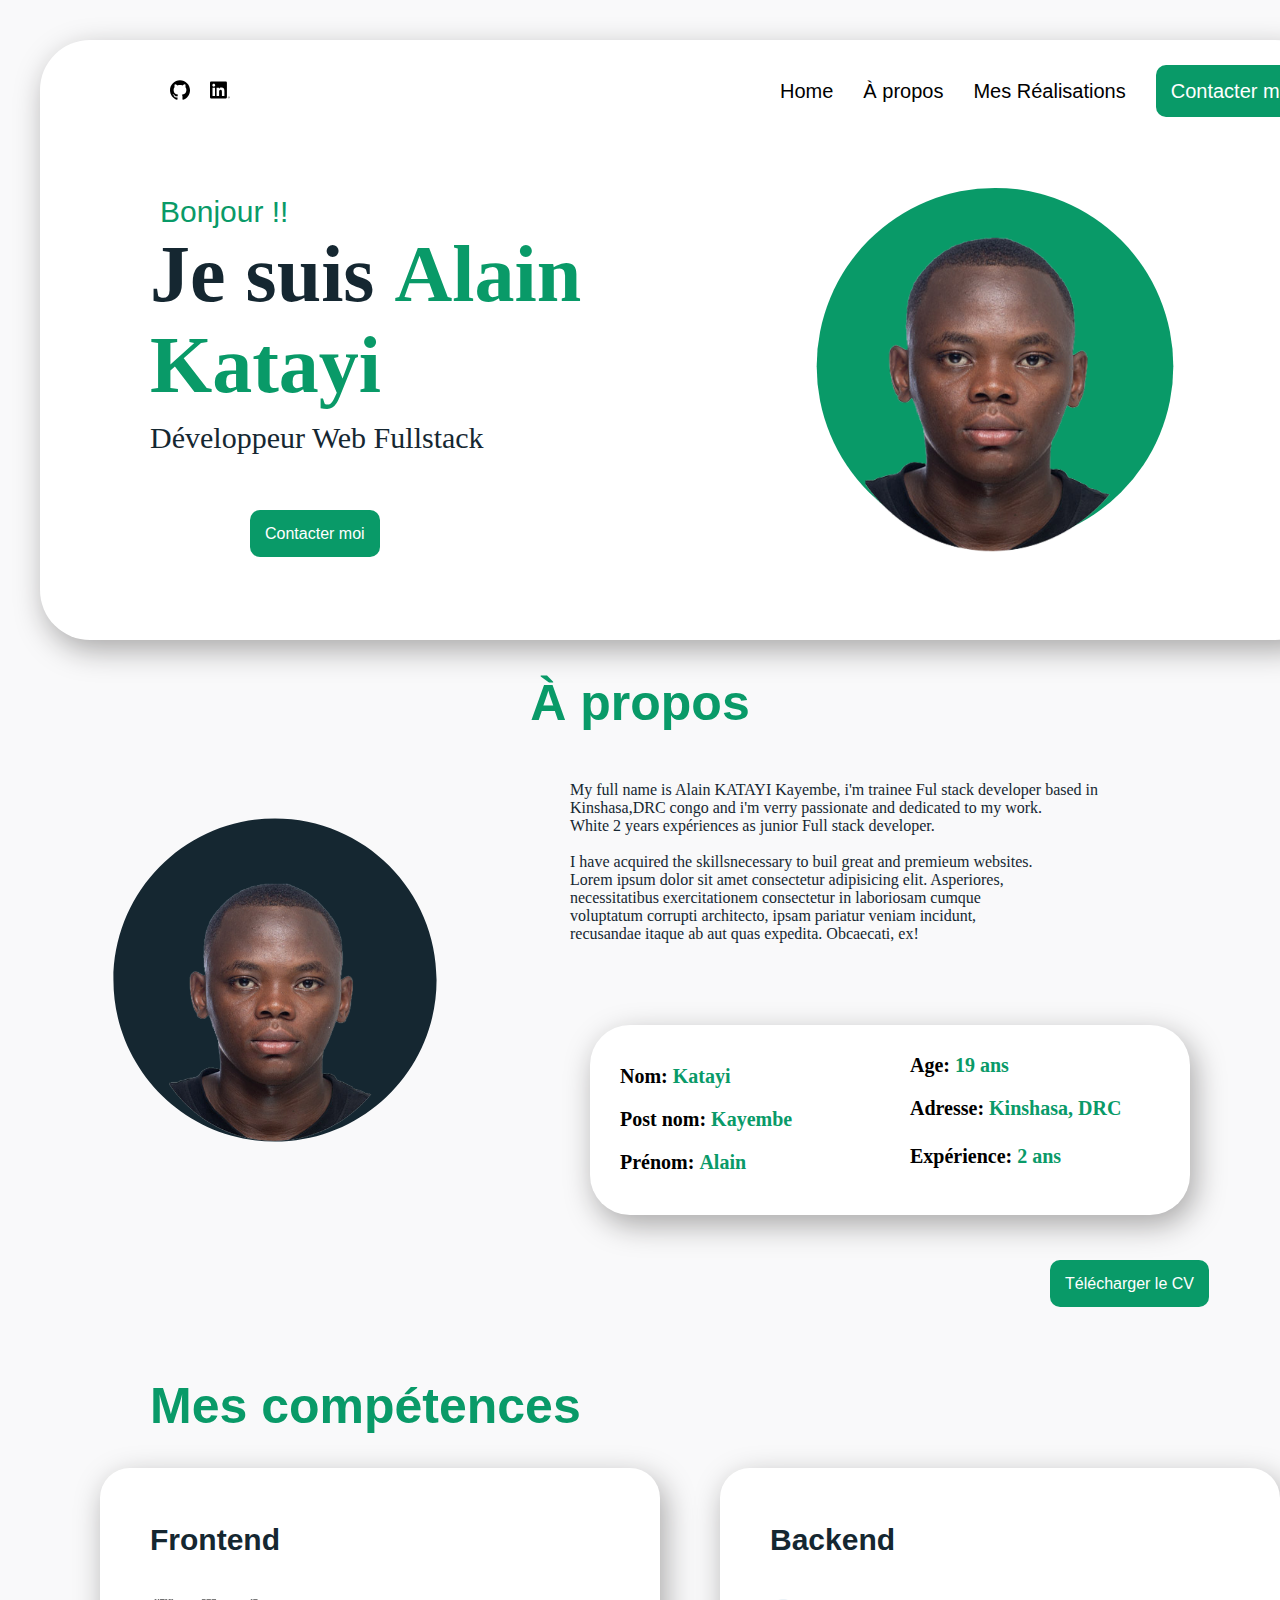
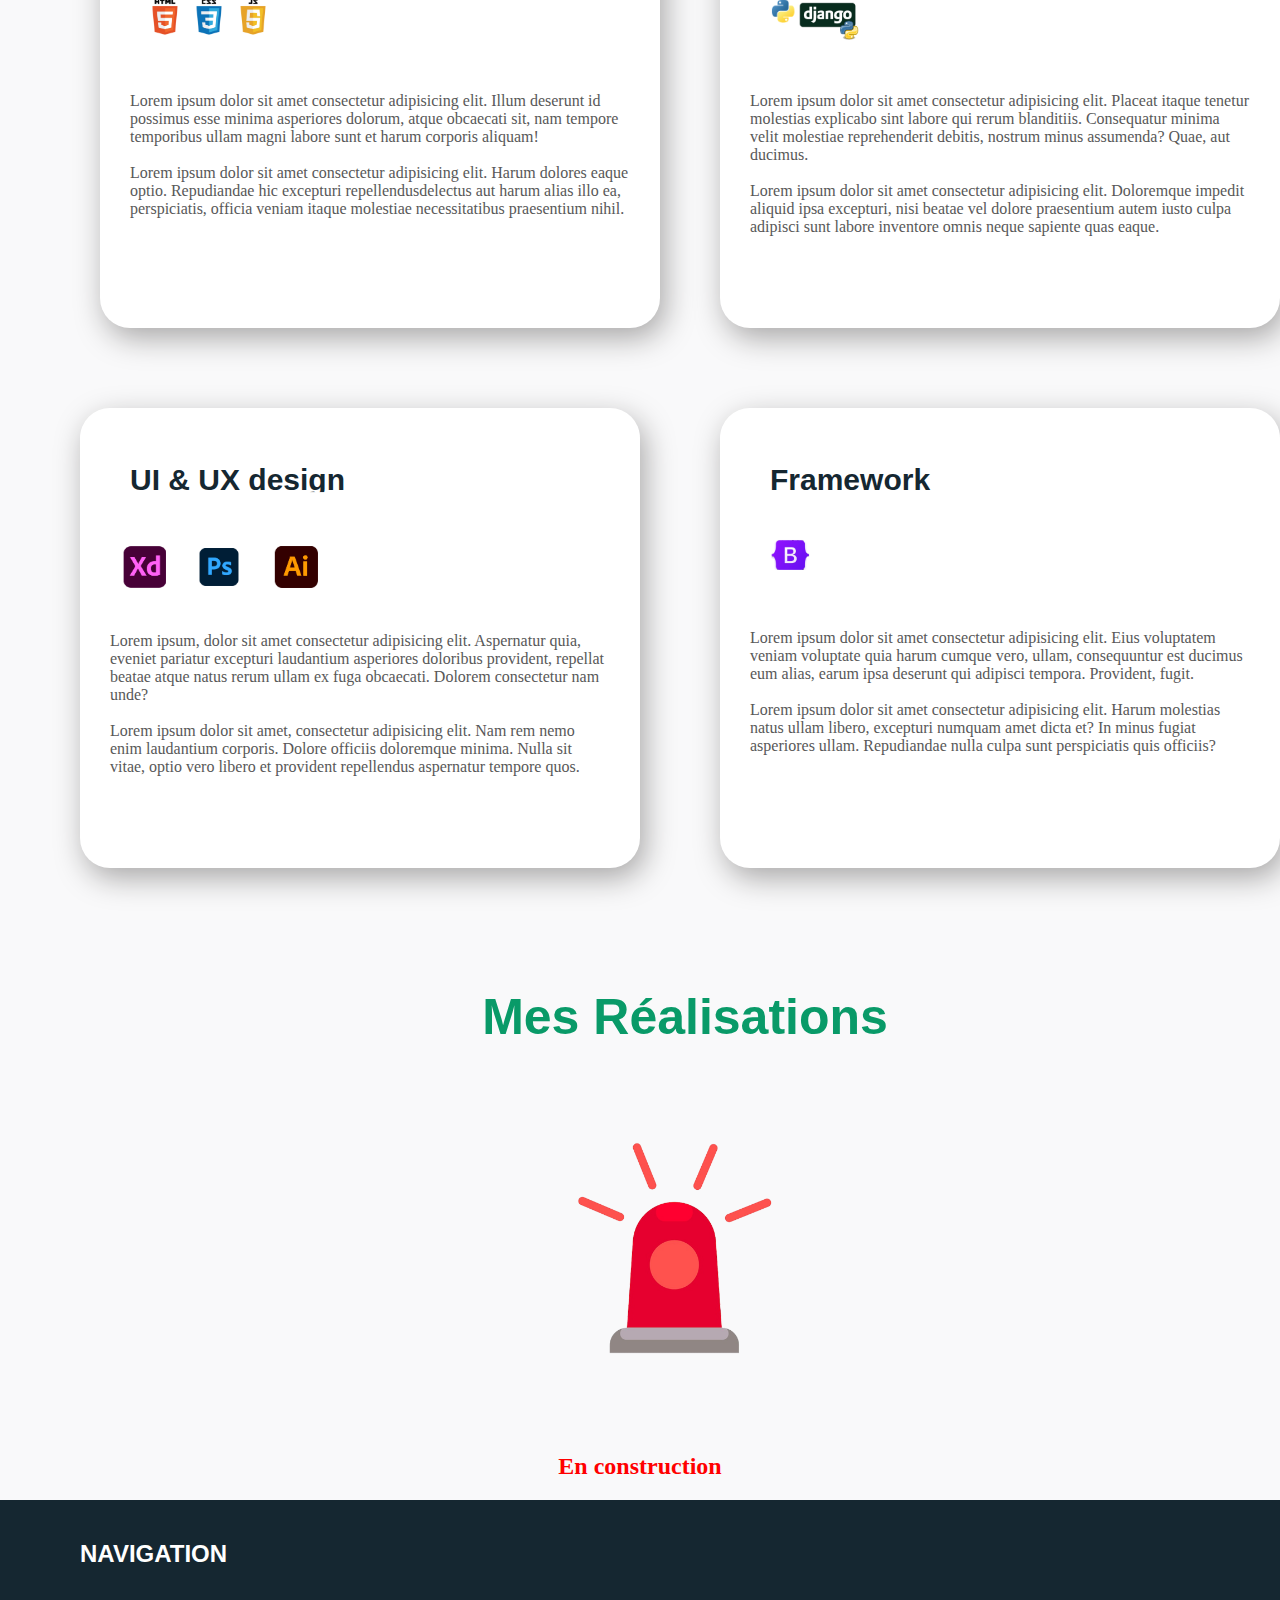
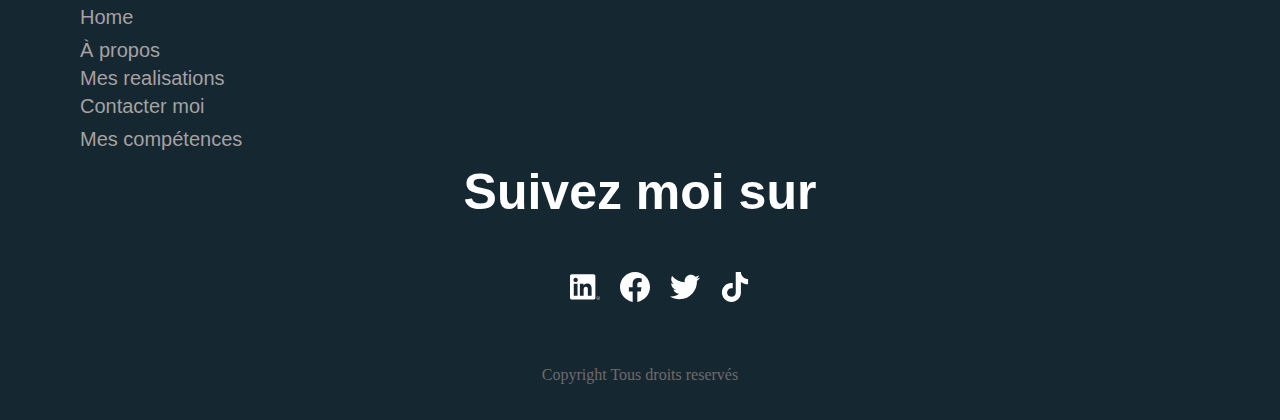
==== Accueil.html @ b514bd2d "finition, quelques modifications, et mise en place des animations et du premier media query" ====
<!DOCTYPE html>
<html lang="en">
<head>
    <meta charset="UTF-8">
    <meta name="viewport" content="width=device-width, initial-scale=1.0">
    <title>Alain Katayi</title>
    <link rel="stylesheet" href="Style.css">
</head>
<body>
    <nav class="navprin">


        <ul>
            <li class="ligithub" >
                <a href="#"><img class="github" src="github.svg" alt=""></a>
            </li>

            <li class="lilinkedin">
                <a href="#"><img class="linkedin" src="linkedin.svg" alt=""></a>
            </li>
            <li>
                <a id="home" href="#">Home</a>
            </li>
            <li>
                <a id="about" href="#About">À propos</a>
            </li>
            <li>
                <a href="#portfolio">Mes Réalisations</a>
            </li>
            <li >
                <a id="Contact" class="Contact" href="#">Contacter moi</a>
            </li>
        </ul>



        <div class="container">

        <p class="Hello">Bonjour !!</p>

        <h1 class="Jesuis">Je suis  <strong class="Alain">Alain <br> Katayi </strong> </h1>

        <p class="Developpeur">Développeur Web Fullstack</p>

        <a id="Contact2"  class="Contact2" href="#">Contacter moi</a>

        </div>

        <img class="Myphoto" src="myphoto.svg" alt="">

    </nav>


    <section>

        <h1 class="About" id="About">À propos</h1>

        <div class="nana">

            <img class="maphoto" src="maphoto.svg" alt="">

            <p class="fullname" >
                My full name is Alain  KATAYI Kayembe, i'm  trainee Ful stack developer
                based in <br> Kinshasa,DRC congo and i'm verry passionate and dedicated to
                my  work. <br>White 2 years expériences as junior Full stack developer. <br> <br>
                I have acquired the skillsnecessary to buil great and premieum websites. <br>
                Lorem ipsum  dolor  sit amet consectetur adipisicing elit. Asperiores, <br> necessitatibus exercitationem consectetur in  laboriosam cumque <br> voluptatum corrupti architecto, ipsam pariatur veniam incidunt, <br> recusandae itaque ab aut quas expedita. Obcaecati, ex!
            </p>

        </div>


        <div class="identity">

            <p class="name">Nom: <strong class="Katayi">Katayi</strong></p>

            <p class="postname"> Post nom: <strong class="kayembe">Kayembe</strong></p>

            <p class="firstname">Prénom: <strong class="alain"> Alain </strong></p>

            <p class="age"> Age: <strong class="ans">19 ans</strong></p>

            <P class="adresse">Adresse: <strong  class="kinshasa">Kinshasa, DRC</strong></P>

            <p class="experience">Expérience: <strong class="exp">2 ans</strong></p>

        </div>


        <a class="Telecharger" href="#">Télécharger le CV</a>
    </section>



    <section>

        <h1 id="skills" class="Purview">Mes compétences</h1>

    

        <div class="frontback">

            <div class="front">

                <h2 class="hfront">Frontend</h2>
                <img class="logohtml" src="html_logo.svg" alt="">

                <img class="logocss" src="css_logo.svg" alt="">
    
                <img class="logojs" src="js_logo.svg" alt="">
                <p class="pfront">Lorem ipsum dolor sit amet consectetur adipisicing elit. Illum deserunt id possimus esse minima asperiores dolorum, atque obcaecati sit, nam tempore temporibus ullam magni labore sunt et harum corporis aliquam!
                    <br><br>
                Lorem ipsum dolor sit amet consectetur adipisicing elit. Harum dolores eaque optio. Repudiandae hic excepturi repellendusdelectus aut harum alias illo ea, perspiciatis, officia veniam itaque molestiae necessitatibus praesentium nihil.
                </p>
            
            </div>

            <div class="back">

                <h2 class="hback">Backend</h2>
                <img class="logopython" src="logo_python.svg" alt="">
    
                <img class="logodjango" src="logo_django.svg" alt="">
                <p class="pback">Lorem ipsum dolor sit amet consectetur adipisicing elit. Placeat itaque tenetur molestias explicabo sint labore qui rerum blanditiis. Consequatur minima velit molestiae reprehenderit debitis, nostrum minus assumenda? Quae, aut ducimus.
                    <br><br>
                Lorem ipsum dolor sit amet consectetur adipisicing elit. Doloremque impedit aliquid ipsa excepturi, nisi beatae vel dolore praesentium autem iusto culpa adipisci sunt labore inventore omnis neque sapiente quas eaque.
                </p>

            </div>

        </div>


        <div class="uxframework">

            <div class="ux">
                <h2 class="huiux">UI & UX design</h2>
                <img class="logoxd" src="xd_logo.svg" alt="">


                <img class="logophotoshop" src="photoshop_logo.svg" alt="">
    
                <img class="logoillustrator" src="illustrator_logo.svg" alt="">

                <p class="pux">Lorem ipsum, dolor sit amet consectetur adipisicing elit. Aspernatur quia, eveniet pariatur excepturi laudantium asperiores doloribus provident, repellat beatae atque natus rerum ullam ex fuga obcaecati. Dolorem consectetur nam unde? <br><br>
                Lorem ipsum dolor sit amet, consectetur adipisicing elit. Nam rem nemo enim laudantium corporis. Dolore officiis doloremque minima. Nulla sit vitae, optio vero libero et provident repellendus aspernatur tempore quos.</p>

            </div>

            <div class="framework">

                <h2 class="hframework">Framework</h2>

                <img class="logoboostrap" src="logo_boostrap.svg" alt="">

                <img class="logosql" src="logo_sql.svg" alt="">

                <p class="pframe">Lorem ipsum dolor sit amet consectetur adipisicing elit. Eius voluptatem veniam voluptate quia harum cumque vero, ullam, consequuntur est ducimus eum alias, earum ipsa deserunt qui adipisci tempora. Provident, fugit. <br><br>
                Lorem ipsum dolor sit amet consectetur adipisicing elit. Harum molestias natus ullam libero, excepturi numquam amet dicta et? In minus fugiat asperiores ullam. Repudiandae nulla culpa sunt perspiciatis quis officiis?</p>

            </div>


        </div>
        
    </section>



    <section>
        
        <h1 id="portfolio" class="portfolio">Mes Réalisations </h1>
        <img class="alerte" src="logo_alerte.svg" alt="">
        <h2 class="const">En construction</h2>
    </section>


    <footer class="foot">

        <h2 class="navigation">NAVIGATION</h2> <br>

        <div class="link">

            <a class="home" href="#home">Home</a><br>

            <a class="about" href="">À propos</a><br>
    
            <a class="mesrea" href="#portfolio">Mes realisations</a><br>
    
            <a id="Contact3" class="cont" href="#">Contacter moi</a> <br>

            <a class="skill" href="#skills">Mes compétences</a>
        </div>



        <h2 class="suivez" >Suivez moi sur</h2>

        <div class="suivezmoi">
            <ul>
                <li>
                
                    <a  href="">
                        <img class="linkedinlogo" src="linkedin_blanc.svg" alt="">
                    </a>
                </li>
    
                <li>
                    <a  href="">
                        <img class="facebooklogo" src="facebook.svg" alt="">
                    </a>
                </li>
    
                <li>
                    <a  href="">
                        <img class="twitterlogo" src="twitter.svg" alt="">
                    </a>
                </li>
    
                <li>
                    <a href="">
                        <img class="tiktoklogo"  src="tik-tok.svg" alt="">
                    </a>
                </li>
            </ul>
        </div>

        <div>
            <br><p class="copyrigth">Copyright Tous droits reservés</p>
        </div>

    </footer>


    <div id="overlay"></div>
    <div id="popup">
        <div id="popucontent">

            <h2 class="contme">CONTACTER MOI</h2>

            <img class="enveloppe" src="enveloppe.svg" alt="">
            <a class="mail" href="">Alainkatayi01@gmail.com</a> <br>

            <img class="telephone" src="appel-telephonique.svg" alt="">
            <a class="phone" href="">+243 850842237</a> <br>

            <img class="whatsapp" src="whatsapp.svg" alt=""> 
            <a class="what" href="">+243 850842237</a>

            <button id="fermerButton">X</button>
        </div>
    </div>

   

    <script src="dynamique.js"></script>
</body>
</html>
---- Style.css ----
body{
    padding: 0px;
    margin: 0px;
    background-color: #F9F9FA;
    color: black;
    
}

a{
    text-decoration: none;
    
}


.github{
    width: 20px;
    height: 20px;
    padding-left:0px ;
}


.linkedin{
    width: 20px;
    height: 20px;
}


.navprin{
    background-color: #FFFFFF;
    width: 1265px;
    height: 580px;
    margin-top: 40px;
    margin-left: 40px;
    margin-bottom: 0px;
    padding: 10px;
    border-radius: 50px;
    box-shadow: 5px 10px 30px rgb(168, 167, 167);
}


li{
    list-style:none ;
}

nav ul li a{
    font-family: 'Arial Narrow', 'Franklin Gothic Medium', 'Arial Narrow', 'Arial', 'sans-serif';
    margin-left: 30px;
    font-size: 20px;
    color: black;

}

nav ul li :hover{
    color:#099A68;

}
nav ul li {
    transition : color .500s ;

}


a{
    text-decoration: none;
}


nav ul {
    padding-left: 600px;
    margin-top: 30px;
}



nav ul{
    display: flex;
}


.ligithub{
    transform: translate(-510px);
}



.lilinkedin{
    position: relative;
    right: 520px;
}



.Contact{
    color: #ffffff;
    background-color: #099A68;
    padding: 15px;
    border-radius: 10px;
}

.Contact:hover{
    color:#099A68;
    background-color: white;
    border-color: #099A68;
    border-width:3px ;
    border-style: solid;
}



.Hello{
    font-family: 'Arial Narrow', 'Franklin Gothic Medium', 'Arial Narrow', 'Arial', 'sans-serif';
    position: relative;
    left: 10px;
    font-size: 30px;
    color: #099A68;
    margin: 0px;
    animation: hello 0.3s;
}



.container{
    margin-left: 100px;
    margin-top: 90px;
}


.Jesuis{
    color: #152731;
    font-size: 80px;
    margin: 0px;
    animation: Jesuis 3s;
}


.Alain{
    color: #099A68;
}


.Developpeur{
    font-family: 'Calibri Light (Headings)', 'Lucida Sans', 'Lucida Sans Regular', 'Lucida Grande', 'Lucida Sans Unicode', 'Geneva, Verdana, sans-serif';
    position: relative;
    bottom: 20px;
    color: #152731;
    font-size: 30px;
    animation: Jesuis 3s;
}


.Contact2{
    font-family: 'Arial Narrow', 'Franklin Gothic Medium', 'Arial Narrow', 'Arial', 'sans-serif';
    position: relative;
    top: 20px;
    color: white;
    background-color: #099A68;
    padding:15px ;
    border-radius:10px;
    margin-left: 100px;
    animation: Jesuis 5s;

}


.Contact2:hover{
    box-shadow: 10px 10px 60px #099a67ab;
}


.Myphoto{
    height: 450px;
    width: 450px;
    margin-left: 720px;
    margin-top: -400px;
    animation: slidephoto 3s;
}


.maphoto{
    position:relative;
    left: 60px;
    top: 30px;
    width: 370px;
    height: 370px;
    margin: 0px;
}


.About{
    font-family: 'Arial Narrow', 'Franklin Gothic Medium', 'Arial Narrow', 'Arial', 'sans-serif';
    font-weight: bold;
    text-align: center;
    font-size: 50px;
    color: #099A68;

}


.fullname{
    font-family: 'Calibri Light (Headings)', 'Lucida Sans', 'Lucida Sans Regular', 'Lucida Grande', 'Lucida Sans Unicode', 'Geneva, Verdana, sans-serif';
    color: #152731;
    margin-left:180px;
}


.nana{
    display: flex;
    margin-left: 30px;
}


.identity{
    position:relative;
    bottom: 110px;
    background-color: white;
    width: 560px;
    height: 150px;
    box-shadow:  5px 10px 30px rgb(168, 167, 167);
    margin-left: 590px;
    border-radius: 40px;
    padding: 20px;
    
}


.name{
    font-family: 'Bahnschrift';
    font-weight: bold;
    position: relative;
    left: 10px;
    font-size: 20px;
}



.postname{
    font-family: 'Bahnschrift';
    font-weight: bold;
    position: relative;
    left: 10px;
    font-size: 20px;
}

.firstname{
    font-family: 'Bahnschrift';
    font-weight: bold;
    position: relative;
    left: 10px;
    font-size: 20px;
}



.age{
    font-family: 'Bahnschrift';
    font-weight: bold;
    position: relative;
    left: 300px;
    bottom: 140px;
    font-size: 20px;
}



.adresse{
    font-family: 'Bahnschrift';
    font-weight: bold;
    position: relative;
    left: 300px;
    bottom: 140px;
    font-size: 20px;
}


.experience{
    font-family: 'Bahnschrift';
    font-weight: bold;
    position: relative;
    left: 300px;
    bottom: 135px;
    font-size: 20px;

}


.Katayi{
    color: #099A68;
}



.kayembe{
    color: #099A68;
}



.ans{
    color: #099A68;
}

.exp{
    color: #099A68;
}



.kinshasa{
    color: #099A68;
}



.alain{
    color: #099A68;
}



.Telecharger{
    font-family: 'Arial Narrow', 'Franklin Gothic Medium', 'Arial Narrow', 'Arial', 'sans-serif';

    position:relative;
    bottom: 50px;
    text-decoration: none;
    background-color: #099A68;
    color: white;
    padding: 15px;
    border-radius: 10px;
    margin-left: 1050px;
}


.Purview{
    font-family: 'Arial Narrow', 'Franklin Gothic Medium', 'Arial Narrow', 'Arial', 'sans-serif';
    font-weight: bold;
    color: #099A68;
    font-size: 50px;
    text-align: left;
    margin-left: 150px;
}


.technology{
    text-align: center;
    font-size: 25px;
}

.frontback{
    display: flex;
    
    
}

.front{
    padding: 30px;
    width: 500px;
    height: 400px;
    background-color: rgb(255, 255, 255);
    position: relative;
    left: 100px;
    border-radius: 30px;
    box-shadow: 5px 10px 30px rgb(168, 167, 167);
}

.back{
    padding: 30px;
    background-color: rgb(255, 255, 255);
    width: 500px;
    height: 400px;
    position: relative;
    left: 160px;
    border-radius: 30px;
    box-shadow: 5px 10px 30px rgb(168, 167, 167);
}

.hfront{
    font-family: 'Arial Narrow', 'Franklin Gothic Medium', 'Arial Narrow', 'Arial', 'sans-serif';
    font-weight: bold;
    color: #152731;
    font-size: 30px;
    position: relative;
    left: 20px;
}

.pfront{
    font-family: 'Calibri Light (Headings)', 'Lucida Sans', 'Lucida Sans Regular', 'Lucida Grande', 'Lucida Sans Unicode', 'Geneva, Verdana, sans-serif';
    color: #585858;
    position: relative;
    bottom: 60px;
}
.logohtml{
    position: relative;
    left: -40px;
    bottom: 40px;
    width: 150px;
    height: 150px;

}


.logocss{
    position: relative;
    bottom: 40px;
    left: -150px;
    width: 150px;
    height: 150px;

}

.logojs{
    position: relative;
    left: -260px;
    bottom: 40px;
    width: 150px;
    height: 150px;

}

.hback{
    font-family: 'Arial Narrow', 'Franklin Gothic Medium', 'Arial Narrow', 'Arial', 'sans-serif';
    font-weight: bold;
    color: #152731;
    position: relative;
    left: 20px;
    font-size: 30px;
}

.pback{
    font-family: 'Calibri Light (Headings)', 'Lucida Sans', 'Lucida Sans Regular', 'Lucida Grande', 'Lucida Sans Unicode', 'Geneva, Verdana, sans-serif';
    color: #585858;
    position: relative;
    bottom: 60px;
}

.logopython{
    position: relative;
    left: -40px;
    bottom: 40px;
    height: 150px;
    width: 150px;

}

.logodjango{
    position: relative;
    left: -150px;
    bottom: 40px;
    height: 150px;
    width: 150px;


}


.uxframework{
    display: flex;
}


.ux{
    padding: 30px;
    width: 500px;
    height: 400px;
    background-color: rgb(255, 255, 255);
    position: relative;
    left: 80px;
    bottom: -80px;
    border-radius: 30px;
    box-shadow: 5px 10px 30px rgb(168, 167, 167);
}

.huiux{
    font-family: 'Arial Narrow', 'Franklin Gothic Medium', 'Arial Narrow', 'Arial', 'sans-serif';
    font-weight: bold;
    color: #152731;
    font-size: 30px;
    position: relative;
    left: 20px;
}

.pux{
    font-family: 'Calibri Light (Headings)', 'Lucida Sans', 'Lucida Sans Regular', 'Lucida Grande', 'Lucida Sans Unicode', 'Geneva, Verdana, sans-serif';
    color: #585858;
    position: relative;
    bottom: 60px;
}


.logoxd{
    position: relative;
    left: -40px;
    bottom: 30px;
    width: 150px;
    height: 150px;
 
}

.logophotoshop{
    position: relative;
    left: -120px;
    bottom: 30px;
    width: 150px;
    height: 150px;

}

.logoillustrator{
    position: relative;
    left: -200px;
    bottom: 30px;
    width: 150px;
    height: 150px;

}

.framework{
    padding: 30px;
    background-color: rgb(255, 255, 255);
    width: 500px;
    height: 400px;
    position: relative;
    left: 160px;
    bottom: -80px;
    border-radius: 30px;
    box-shadow: 5px 10px 30px rgb(168, 167, 167);
}

.hframework{    font-family: 'Arial Narrow', 'Franklin Gothic Medium', 'Arial Narrow', 'Arial', 'sans-serif';
    font-weight: bold;
    color: #152731;
    font-size: 30px;
    position: relative;
    left: 20px;
}

.pframe{
    font-family: 'Calibri Light (Headings)', 'Lucida Sans', 'Lucida Sans Regular', 'Lucida Grande', 'Lucida Sans Unicode', 'Geneva, Verdana, sans-serif';
    color: #585858;
    position: relative;
    bottom: 400px;
}

.logoboostrap{
    position: relative;
    left: -40px;
    bottom: 30px;
    width: 150px;
    height: 150px;
}

.portfolio{
    font-family: 'Arial Narrow', 'Franklin Gothic Medium', 'Arial Narrow', 'Arial', 'sans-serif';
    font-weight: bold;
    text-align: center;
    margin-top: 200px;
    margin-left:90px;
    font-size: 50px;
    color: #099A68;
}

.alerte{
    width: 350px;
    height: 350px;
    position: relative;
    left: 500px;
}

.const{
    color: red;
    text-align: center;
}


.foot{
    background-color: #152731;
    padding: 20px;
}


.navigation{
    font-family: 'Arial Narrow', 'Franklin Gothic Medium', 'Arial Narrow', 'Arial', 'sans-serif';
    font-weight: bold;
    color: white;
    margin-left: 60px;
}

.link a{
    font-size: 20px;
    font-family: 'Arial Narrow', 'Franklin Gothic Medium', 'Arial Narrow', 'Arial', 'sans-serif';
    color: rgb(167, 161, 161);
    margin-left: 60px;
    
    
}

.link a:hover{
    color: white;
}

.about{
    position: relative;
    top: 10px;
}

.mesrea{
    position: relative;
    top: 15px;
}

.cont{
    position: relative;
    top: 20px;
}

.skill{
    position: relative;
    top: 30px;
}


.suivez{
    font-family: 'Arial Narrow', 'Franklin Gothic Medium', 'Arial Narrow', 'Arial', 'sans-serif';
    font-weight: bold;
    font-size: 50px;
    color: #ffffff;
    text-align: center;
}


.suivezmoi li:hover{
    background-color: rgba(255, 255, 255, 0.548);
    border-radius:10px;
}


.suivezmoi ul{
    display: flex;
    justify-content: center;
 

}

.facebooklogo{
    width: 30px;
    height: 30px;
    margin: 10px;

}
.twitterlogo{
    width: 30px;
    height: 30px;
    margin: 10px;
}
.tiktoklogo{
    width: 30px;
    height: 30px;
    margin: 10px;
}
.linkedinlogo{
    width: 30px;
    height: 30px;
    margin: 10px;

}

.copyrigth{
    text-align: center;
    color: rgb(112, 106, 106);
}


#overlay { 
    position: fixed;
    top: 0;
    left: 0;
    width: 100%;
    height: 100%;
    background-color: rgba(0, 0, 0, 0.877);
    display: none;
}


#popup {
    position: fixed;
    top: 45%;
    left: 50%;
    transform: translate(-50%, -50%);
    padding: 0px;
    border-radius: 5px;
    box-shadow: 5px 5px 50px rgba(0, 0, 0, 0.3);
    background-color: #ffffff;
    height: 300px;
    width: 500px;
    display: none;
}

#popupContent {
    background-color: #007bff;
}

#fermerButton {
    font-family: 'Arial Narrow', 'Franklin Gothic Medium', 'Arial Narrow', 'Arial', 'sans-serif';
    font-weight: bold;
    padding: 10px 30px;
    font-size: 16px;
    background-color: #152731;
    color: white;
    border-radius:10px ;
    cursor: pointer;
    margin-top: 20px;
    position: relative;
    left: 200px;
    top: 60px;
}


.enveloppe{
    position: relative;
    left: 60px;
    width: 30px;
    height: 30px;
    top: 10px;
}

.telephone{
    position: relative;
    left: 60px;
    top: 30px;
    width: 30px;
    height: 30px;

}

.whatsapp{
    position: relative;
    left: 60px;
    top: 40px;
    width: 30px;
    height: 30px;
}


.contme{
    font-family: 'Arial Narrow', 'Franklin Gothic Medium', 'Arial Narrow', 'Arial', 'sans-serif';
    font-weight: bold;
    color: #152731;
    font-size: 30px;
    text-align: center;
}

.mail{
    font-family: 'Arial Narrow', 'Franklin Gothic Medium', 'Arial Narrow', 'Arial', 'sans-serif';
    text-decoration: none;
    color: #099A68;
    font-size: 20px;
    position: relative;
    left: 100px;
}

.phone{
    font-family: 'Arial Narrow', 'Franklin Gothic Medium', 'Arial Narrow', 'Arial', 'sans-serif';
    text-decoration: none;
    color: #099A68;
    font-size: 20px;
    position: relative;
    left: 100px;
    top: 20px;
}

.what{
    font-family: 'Arial Narrow', 'Franklin Gothic Medium', 'Arial Narrow', 'Arial', 'sans-serif';
    text-decoration: none;
    color: #099A68;
    font-size: 20px;
    position: relative;
    left: 100px;
    top: 30px;
}


/* espaces keyframes */

@keyframes slidephoto{
    from{
        transform: translateY(200px);
        opacity: 0;
    }
    to{
        transform: translateY(0);
        opacity: 1;
    }
}
@keyframes Jesuis{
    from{
        transform: translateX(200px);
        opacity: 0;
    }
    to{
        transform: translateY(0);
        opacity: 1;
    }
}
@keyframes hello{
    from{
        transform: translateX(-200px);
        opacity: 0;
    }
    to{
        transform: translateY(0);
        opacity: 1;
    }
}

@keyframes slidehello{
    from{
        transform: translateY(-200);
        opacity: 0;
    }
    to{
        transform: translateY(0);
        opacity: 2;
    }
}


@media screen  and (max-width:1295px) {
    .fullname{
        margin-left: 170px;
    }
}
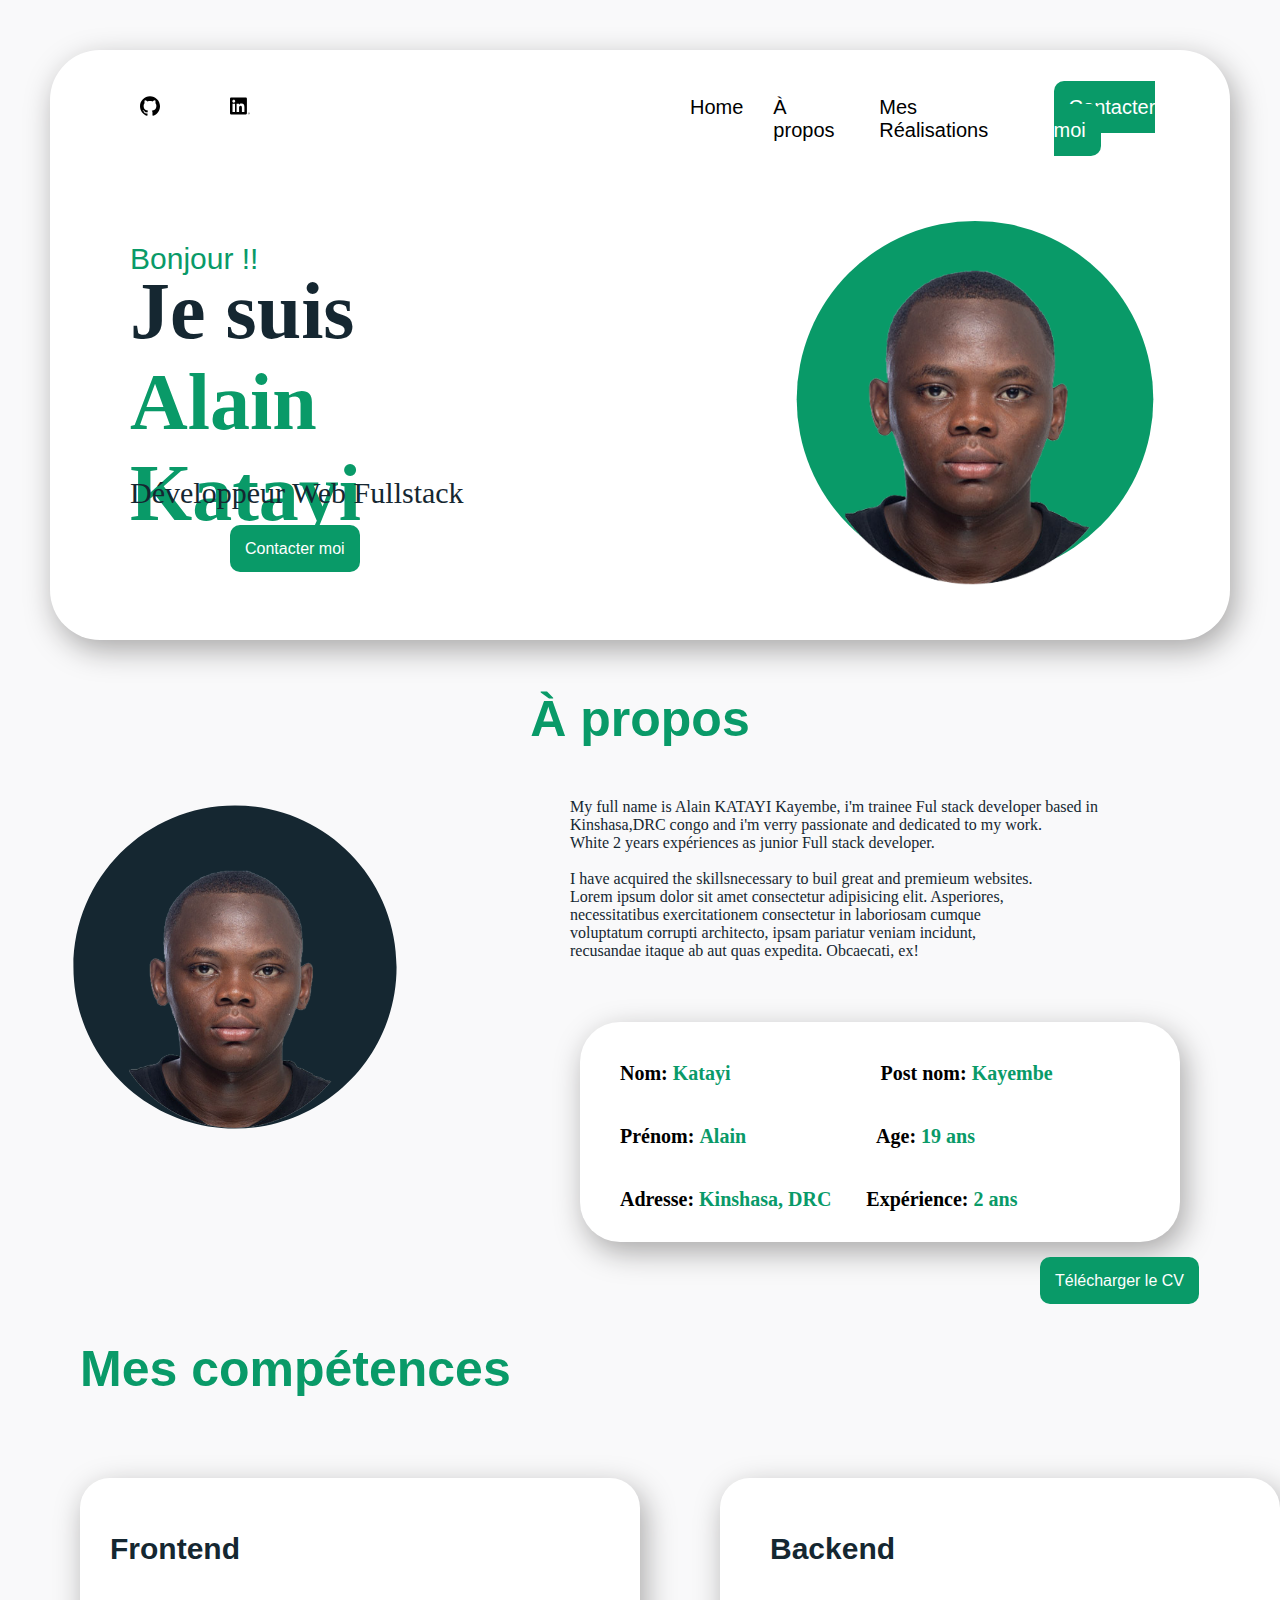
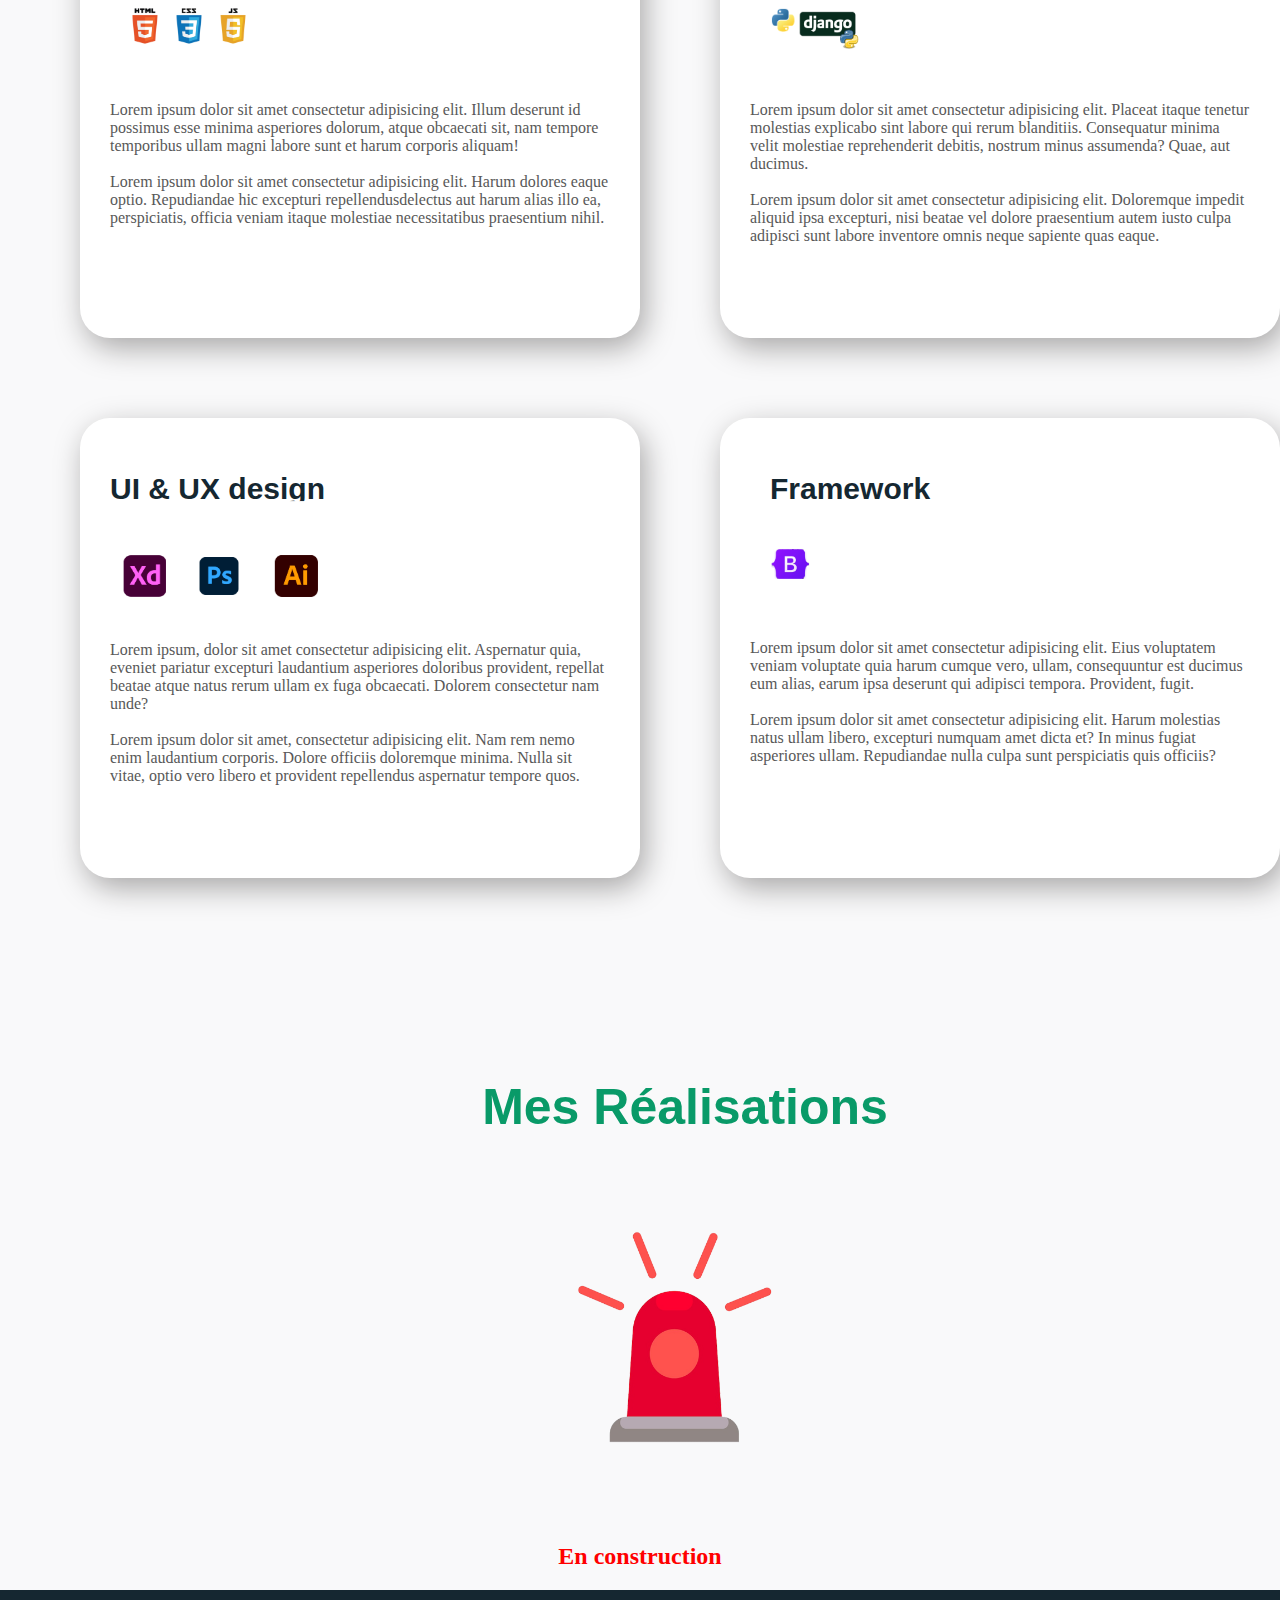
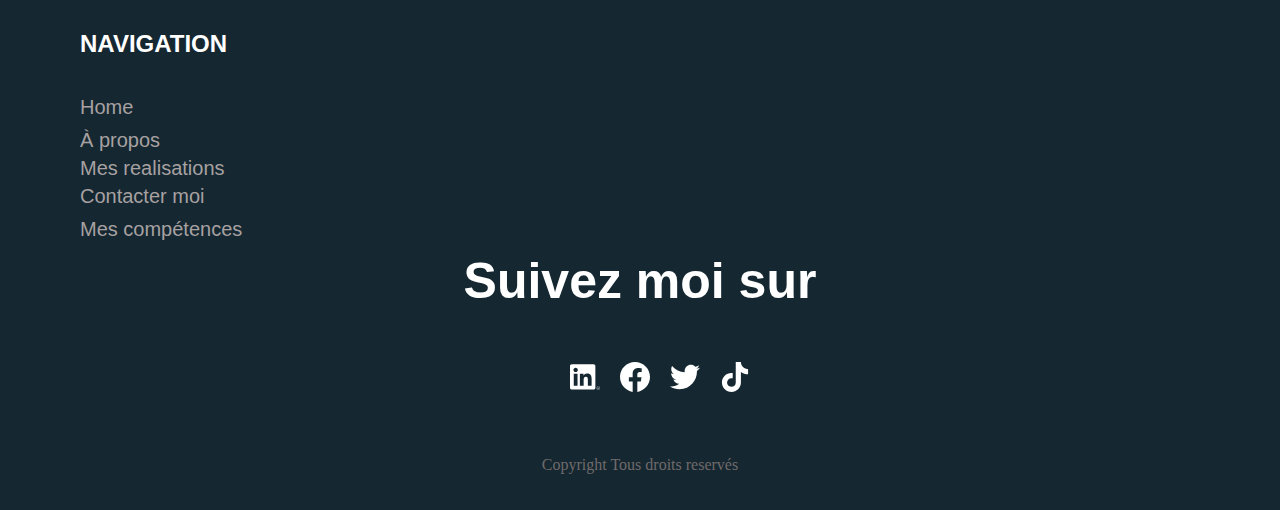
==== commit 50f27c92: "finition , sauf la partie realisation, et debut avec le responsign design" ====
--- a/Accueil.html
+++ b/Accueil.html
@@ -7,48 +7,82 @@
     <link rel="stylesheet" href="Style.css">
 </head>
 <body>
-    <nav class="navprin">
-
-
-        <ul>
-            <li class="ligithub" >
-                <a href="#"><img class="github" src="github.svg" alt=""></a>
-            </li>
-
-            <li class="lilinkedin">
-                <a href="#"><img class="linkedin" src="linkedin.svg" alt=""></a>
-            </li>
-            <li>
-                <a id="home" href="#">Home</a>
-            </li>
-            <li>
-                <a id="about" href="#About">À propos</a>
-            </li>
-            <li>
-                <a href="#portfolio">Mes Réalisations</a>
-            </li>
-            <li >
-                <a id="Contact" class="Contact" href="#">Contacter moi</a>
-            </li>
-        </ul>
-
-
-
-        <div class="container">
-
-        <p class="Hello">Bonjour !!</p>
-
-        <h1 class="Jesuis">Je suis  <strong class="Alain">Alain <br> Katayi </strong> </h1>
-
-        <p class="Developpeur">Développeur Web Fullstack</p>
-
-        <a id="Contact2"  class="Contact2" href="#">Contacter moi</a>
-
-        </div>
-
-        <img class="Myphoto" src="myphoto.svg" alt="">
-
-    </nav>
+
+    <div>
+
+        <svg id="burger"  xmlns="http://www.w3.org/2000/svg" fill="none" viewBox="0 0 24 24" stroke-width="1.5" stroke="currentColor" class="w-6 h-6">
+            <path  stroke-linecap="round" stroke-linejoin="round" d="M3.75 6.75h16.5M3.75 12h16.5m-16.5 5.25h16.5" />
+        </svg>
+
+        <img class="linkedin22" src="linkedin.svg" alt="">
+
+    </div>
+
+    <div class="navprin">
+
+        <nav>
+
+            <ul>
+
+                <li class="ligithub" >
+                    <a href="#">
+                        <img class="github" src="github.svg" alt="">
+                    </a>
+                </li>
+    
+                <li class="lilinkedin">
+                    <a href="#">
+                        <img class="linkedin" src="linkedin.svg" alt="">
+                    </a>
+                </li>
+
+
+                <li>
+                    <a id="home" href="#">Home</a>
+                </li>
+
+                <li>
+                    <a id="about" href="#About">À propos</a>
+                </li>
+
+                <li>
+                    <a href="#portfolio">Mes Réalisations</a>
+                </li>
+
+                <li >
+                    <a id="Contact" class="Contact" href="#">Contacter moi</a>
+                </li>
+
+            </ul>
+    
+        </nav>
+
+        
+            
+        <div>
+
+            <p class="Hello">Bonjour !!</p>
+            
+            <div class="jesuisphoto">
+
+                <h1 class="Jesuis">Je suis  <strong class="Alain">Alain <br> Katayi </strong> </h1>
+                <img class="Myphoto" src="myphoto.svg" alt="">
+
+            </div>
+
+    
+            <p class="Developpeur">Développeur Web Fullstack</p>
+    
+            <a id="Contact2"  class="Contact2" href="#">Contacter moi</a>
+    
+            </div>
+    
+            
+        </div>
+
+
+    </div>
+    
 
 
     <section>
@@ -72,17 +106,23 @@
 
         <div class="identity">
 
-            <p class="name">Nom: <strong class="Katayi">Katayi</strong></p>
-
-            <p class="postname"> Post nom: <strong class="kayembe">Kayembe</strong></p>
-
-            <p class="firstname">Prénom: <strong class="alain"> Alain </strong></p>
-
-            <p class="age"> Age: <strong class="ans">19 ans</strong></p>
-
-            <P class="adresse">Adresse: <strong  class="kinshasa">Kinshasa, DRC</strong></P>
-
-            <p class="experience">Expérience: <strong class="exp">2 ans</strong></p>
+            <div class="ident">
+                <p class="name">Nom: <strong class="Katayi">Katayi</strong></p>
+
+                <p class="postname"> Post nom: <strong class="kayembe">Kayembe</strong></p>
+            </div>
+
+            <div class="ident">
+                <p class="firstname">Prénom: <strong class="alain"> Alain </strong></p>
+
+                <p class="age"> Age: <strong class="ans">19 ans</strong></p>
+            </div>
+
+            <div class="ident">
+                <P class="adresse">Adresse: <strong  class="kinshasa">Kinshasa, DRC</strong></P>
+
+                <p class="experience">Expérience: <strong class="exp">2 ans</strong></p>
+            </div>
 
         </div>
 
--- a/Style.css
+++ b/Style.css
@@ -3,12 +3,10 @@
     margin: 0px;
     background-color: #F9F9FA;
     color: black;
-    
 }
 
 a{
     text-decoration: none;
-    
 }
 
 
@@ -18,33 +16,26 @@
     padding-left:0px ;
 }
 
-
 .linkedin{
     width: 20px;
     height: 20px;
 }
 
-
 .navprin{
     background-color: #FFFFFF;
-    width: 1265px;
-    height: 580px;
-    margin-top: 40px;
-    margin-left: 40px;
-    margin-bottom: 0px;
-    padding: 10px;
+    margin: 50px;
+    height: 530px;
+    padding: 30px;
     border-radius: 50px;
     box-shadow: 5px 10px 30px rgb(168, 167, 167);
 }
 
-
 li{
     list-style:none ;
 }
 
 nav ul li a{
     font-family: 'Arial Narrow', 'Franklin Gothic Medium', 'Arial Narrow', 'Arial', 'sans-serif';
-    margin-left: 30px;
     font-size: 20px;
     color: black;
 
@@ -52,25 +43,15 @@
 
 nav ul li :hover{
     color:#099A68;
-
+}
+
+
+nav ul  {
+    margin-left: 500px;
 }
 nav ul li {
-    transition : color .500s ;
-
-}
-
-
-a{
-    text-decoration: none;
-}
-
-
-nav ul {
-    padding-left: 600px;
-    margin-top: 30px;
-}
-
-
+    margin-left: 30px;
+}
 
 nav ul{
     display: flex;
@@ -84,11 +65,9 @@
 
 
 .lilinkedin{
-    position: relative;
-    right: 520px;
-}
-
-
+    transform: translate(-410px);
+    margin-left: -30px;
+}
 
 .Contact{
     color: #ffffff;
@@ -109,192 +88,160 @@
 
 .Hello{
     font-family: 'Arial Narrow', 'Franklin Gothic Medium', 'Arial Narrow', 'Arial', 'sans-serif';
-    position: relative;
-    left: 10px;
     font-size: 30px;
     color: #099A68;
-    margin: 0px;
+    margin-left: 50px;
+    margin-top: 100px;
     animation: hello 0.3s;
 }
 
-
-
-.container{
-    margin-left: 100px;
-    margin-top: 90px;
-}
-
+.jesuisphoto{
+    display: flex;
+}
+
+.Myphoto{
+    position: relative;
+    bottom: 50px;
+    height: 450px;
+    width: 450px;
+    margin-left:200px;
+    margin-top: -100px;
+    animation: slidephoto 3s;
+}
 
 .Jesuis{
     color: #152731;
     font-size: 80px;
-    margin: 0px;
+    margin-left: 50px;
+    margin-top: -40px;
     animation: Jesuis 3s;
-}
-
+    
+}
 
 .Alain{
     color: #099A68;
 }
-
 
 .Developpeur{
     font-family: 'Calibri Light (Headings)', 'Lucida Sans', 'Lucida Sans Regular', 'Lucida Grande', 'Lucida Sans Unicode', 'Geneva, Verdana, sans-serif';
-    position: relative;
-    bottom: 20px;
+    margin-top: -180px;
+    margin-left: 50px;
     color: #152731;
     font-size: 30px;
     animation: Jesuis 3s;
 }
 
-
 .Contact2{
     font-family: 'Arial Narrow', 'Franklin Gothic Medium', 'Arial Narrow', 'Arial', 'sans-serif';
-    position: relative;
-    top: 20px;
+    margin-top: 100px;
+    margin-left: 150px;
     color: white;
     background-color: #099A68;
     padding:15px ;
     border-radius:10px;
-    margin-left: 100px;
     animation: Jesuis 5s;
 
 }
-
 
 .Contact2:hover{
     box-shadow: 10px 10px 60px #099a67ab;
 }
 
 
-.Myphoto{
-    height: 450px;
-    width: 450px;
-    margin-left: 720px;
-    margin-top: -400px;
-    animation: slidephoto 3s;
-}
-
+.About{
+    font-family: 'Arial Narrow', 'Franklin Gothic Medium', 'Arial Narrow', 'Arial', 'sans-serif';
+    font-weight: bold;
+    text-align: center;
+    font-size: 50px;
+    color: #099A68;
+
+}
 
 .maphoto{
-    position:relative;
-    left: 60px;
-    top: 30px;
     width: 370px;
     height: 370px;
-    margin: 0px;
-}
-
-
-.About{
-    font-family: 'Arial Narrow', 'Franklin Gothic Medium', 'Arial Narrow', 'Arial', 'sans-serif';
-    font-weight: bold;
-    text-align: center;
-    font-size: 50px;
-    color: #099A68;
-
-}
+    margin-left: 50px;
+}
+
 
 
 .fullname{
     font-family: 'Calibri Light (Headings)', 'Lucida Sans', 'Lucida Sans Regular', 'Lucida Grande', 'Lucida Sans Unicode', 'Geneva, Verdana, sans-serif';
     color: #152731;
-    margin-left:180px;
-}
-
+    margin-left: 150px;
+
+}
 
 .nana{
     display: flex;
-    margin-left: 30px;
-}
-
+
+}
 
 .identity{
-    position:relative;
-    bottom: 110px;
     background-color: white;
     width: 560px;
-    height: 150px;
+    height: 180px;
     box-shadow:  5px 10px 30px rgb(168, 167, 167);
-    margin-left: 590px;
     border-radius: 40px;
     padding: 20px;
+    transform: translateX(580px);
+    margin-top: -130px;
     
 }
 
+.ident{
+    display: flex;
+    margin-left: 20px;
+}
 
 .name{
     font-family: 'Bahnschrift';
     font-weight: bold;
-    position: relative;
-    left: 10px;
-    font-size: 20px;
-}
-
-
+    font-size: 20px;
+}
 
 .postname{
     font-family: 'Bahnschrift';
     font-weight: bold;
-    position: relative;
-    left: 10px;
-    font-size: 20px;
+    font-size: 20px;
+    margin-left: 150px;
 }
 
 .firstname{
     font-family: 'Bahnschrift';
     font-weight: bold;
-    position: relative;
-    left: 10px;
-    font-size: 20px;
-}
-
-
+    font-size: 20px;
+}
 
 .age{
     font-family: 'Bahnschrift';
     font-weight: bold;
-    position: relative;
-    left: 300px;
-    bottom: 140px;
-    font-size: 20px;
-}
-
-
+    font-size: 20px;
+    margin-left: 130px;
+}
 
 .adresse{
     font-family: 'Bahnschrift';
     font-weight: bold;
-    position: relative;
-    left: 300px;
-    bottom: 140px;
-    font-size: 20px;
-}
-
+    font-size: 20px;
+}
 
 .experience{
     font-family: 'Bahnschrift';
     font-weight: bold;
-    position: relative;
-    left: 300px;
-    bottom: 135px;
-    font-size: 20px;
-
-}
-
+    font-size: 20px;
+    margin-left: 35px;
+
+}
 
 .Katayi{
     color: #099A68;
 }
 
-
-
 .kayembe{
     color: #099A68;
 }
 
-
-
 .ans{
     color: #099A68;
 }
@@ -303,43 +250,35 @@
     color: #099A68;
 }
 
-
-
 .kinshasa{
     color: #099A68;
 }
 
-
-
 .alain{
     color: #099A68;
 }
 
-
-
 .Telecharger{
     font-family: 'Arial Narrow', 'Franklin Gothic Medium', 'Arial Narrow', 'Arial', 'sans-serif';
-
-    position:relative;
-    bottom: 50px;
     text-decoration: none;
     background-color: #099A68;
     color: white;
     padding: 15px;
     border-radius: 10px;
-    margin-left: 1050px;
-}
-
+    position: relative;
+    top: 30px;
+    margin-left: 1040px;
+
+}
 
 .Purview{
     font-family: 'Arial Narrow', 'Franklin Gothic Medium', 'Arial Narrow', 'Arial', 'sans-serif';
     font-weight: bold;
     color: #099A68;
     font-size: 50px;
-    text-align: left;
-    margin-left: 150px;
-}
-
+    margin: 80px;
+   
+}
 
 .technology{
     text-align: center;
@@ -348,8 +287,9 @@
 
 .frontback{
     display: flex;
-    
-    
+    margin-left: 80px;
+
+
 }
 
 .front{
@@ -357,8 +297,6 @@
     width: 500px;
     height: 400px;
     background-color: rgb(255, 255, 255);
-    position: relative;
-    left: 100px;
     border-radius: 30px;
     box-shadow: 5px 10px 30px rgb(168, 167, 167);
 }
@@ -368,10 +306,9 @@
     background-color: rgb(255, 255, 255);
     width: 500px;
     height: 400px;
-    position: relative;
-    left: 160px;
     border-radius: 30px;
     box-shadow: 5px 10px 30px rgb(168, 167, 167);
+    margin-left: 80px;
 }
 
 .hfront{
@@ -379,8 +316,6 @@
     font-weight: bold;
     color: #152731;
     font-size: 30px;
-    position: relative;
-    left: 20px;
 }
 
 .pfront{
@@ -389,15 +324,14 @@
     position: relative;
     bottom: 60px;
 }
+
 .logohtml{
     position: relative;
     left: -40px;
     bottom: 40px;
     width: 150px;
     height: 150px;
-
-}
-
+}
 
 .logocss{
     position: relative;
@@ -405,7 +339,6 @@
     left: -150px;
     width: 150px;
     height: 150px;
-
 }
 
 .logojs{
@@ -414,7 +347,6 @@
     bottom: 40px;
     width: 150px;
     height: 150px;
-
 }
 
 .hback{
@@ -455,6 +387,8 @@
 
 .uxframework{
     display: flex;
+    margin-left: 80px;
+    margin-top: 80px;
 }
 
 
@@ -463,9 +397,6 @@
     width: 500px;
     height: 400px;
     background-color: rgb(255, 255, 255);
-    position: relative;
-    left: 80px;
-    bottom: -80px;
     border-radius: 30px;
     box-shadow: 5px 10px 30px rgb(168, 167, 167);
 }
@@ -475,8 +406,7 @@
     font-weight: bold;
     color: #152731;
     font-size: 30px;
-    position: relative;
-    left: 20px;
+
 }
 
 .pux{
@@ -519,11 +449,9 @@
     background-color: rgb(255, 255, 255);
     width: 500px;
     height: 400px;
-    position: relative;
-    left: 160px;
-    bottom: -80px;
     border-radius: 30px;
     box-shadow: 5px 10px 30px rgb(168, 167, 167);
+    margin-left: 80px;
 }
 
 .hframework{    font-family: 'Arial Narrow', 'Franklin Gothic Medium', 'Arial Narrow', 'Arial', 'sans-serif';
@@ -824,8 +752,62 @@
 }
 
 
-@media screen  and (max-width:1295px) {
-    .fullname{
-        margin-left: 170px;
-    }
-}
+/*@media screen  and (max-width:1292px) {
+    .navprin{
+        
+        width: 1245px;
+    }
+}
+@media screen  and (max-width:1272px) {
+    .navprin{
+        
+        width: 1225px;
+    }
+}*/
+
+
+
+
+/*Pour un iphone SE*/
+
+
+
+@media screen and (max-width: 375px) {
+
+    
+        
+    .navprin{
+        background-color: #FFFFFF;
+        width: 310px;
+        height: 580px;
+        margin-top: 40px;
+        margin-left: 25px;
+        margin-bottom: 0px;
+        padding: 5px;
+        border-radius: 50px;
+        box-shadow: 5px 10px 30px rgb(168, 167, 167);
+    }
+
+
+    nav ul li a{
+        display: none;
+    
+    }
+
+
+}
+
+#burger{
+    display: none;
+    width: 40px;
+    height: 40px;
+    margin-left:20px ;
+}
+
+.linkedin22{
+    display: none;
+    margin-left: 250px;
+    margin-top: 10px;
+    width: 40px;
+    height: 40px;
+}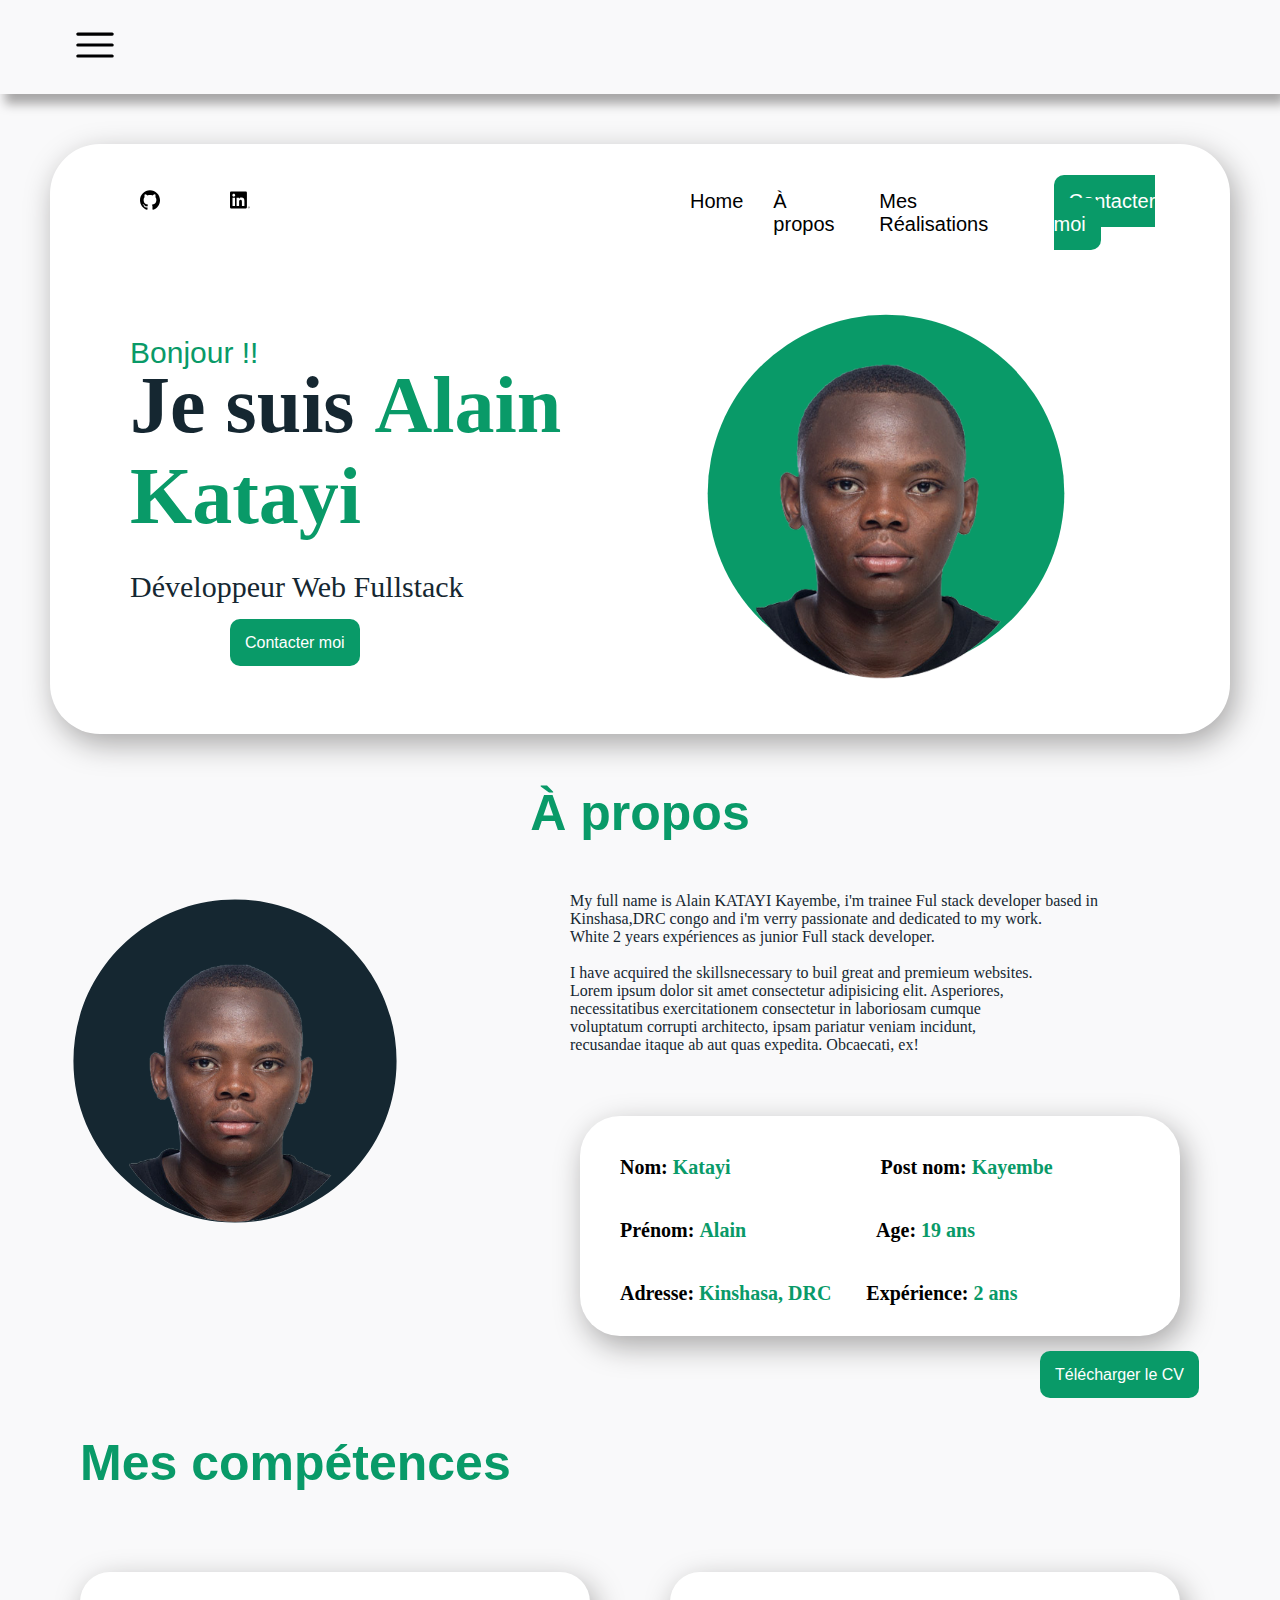
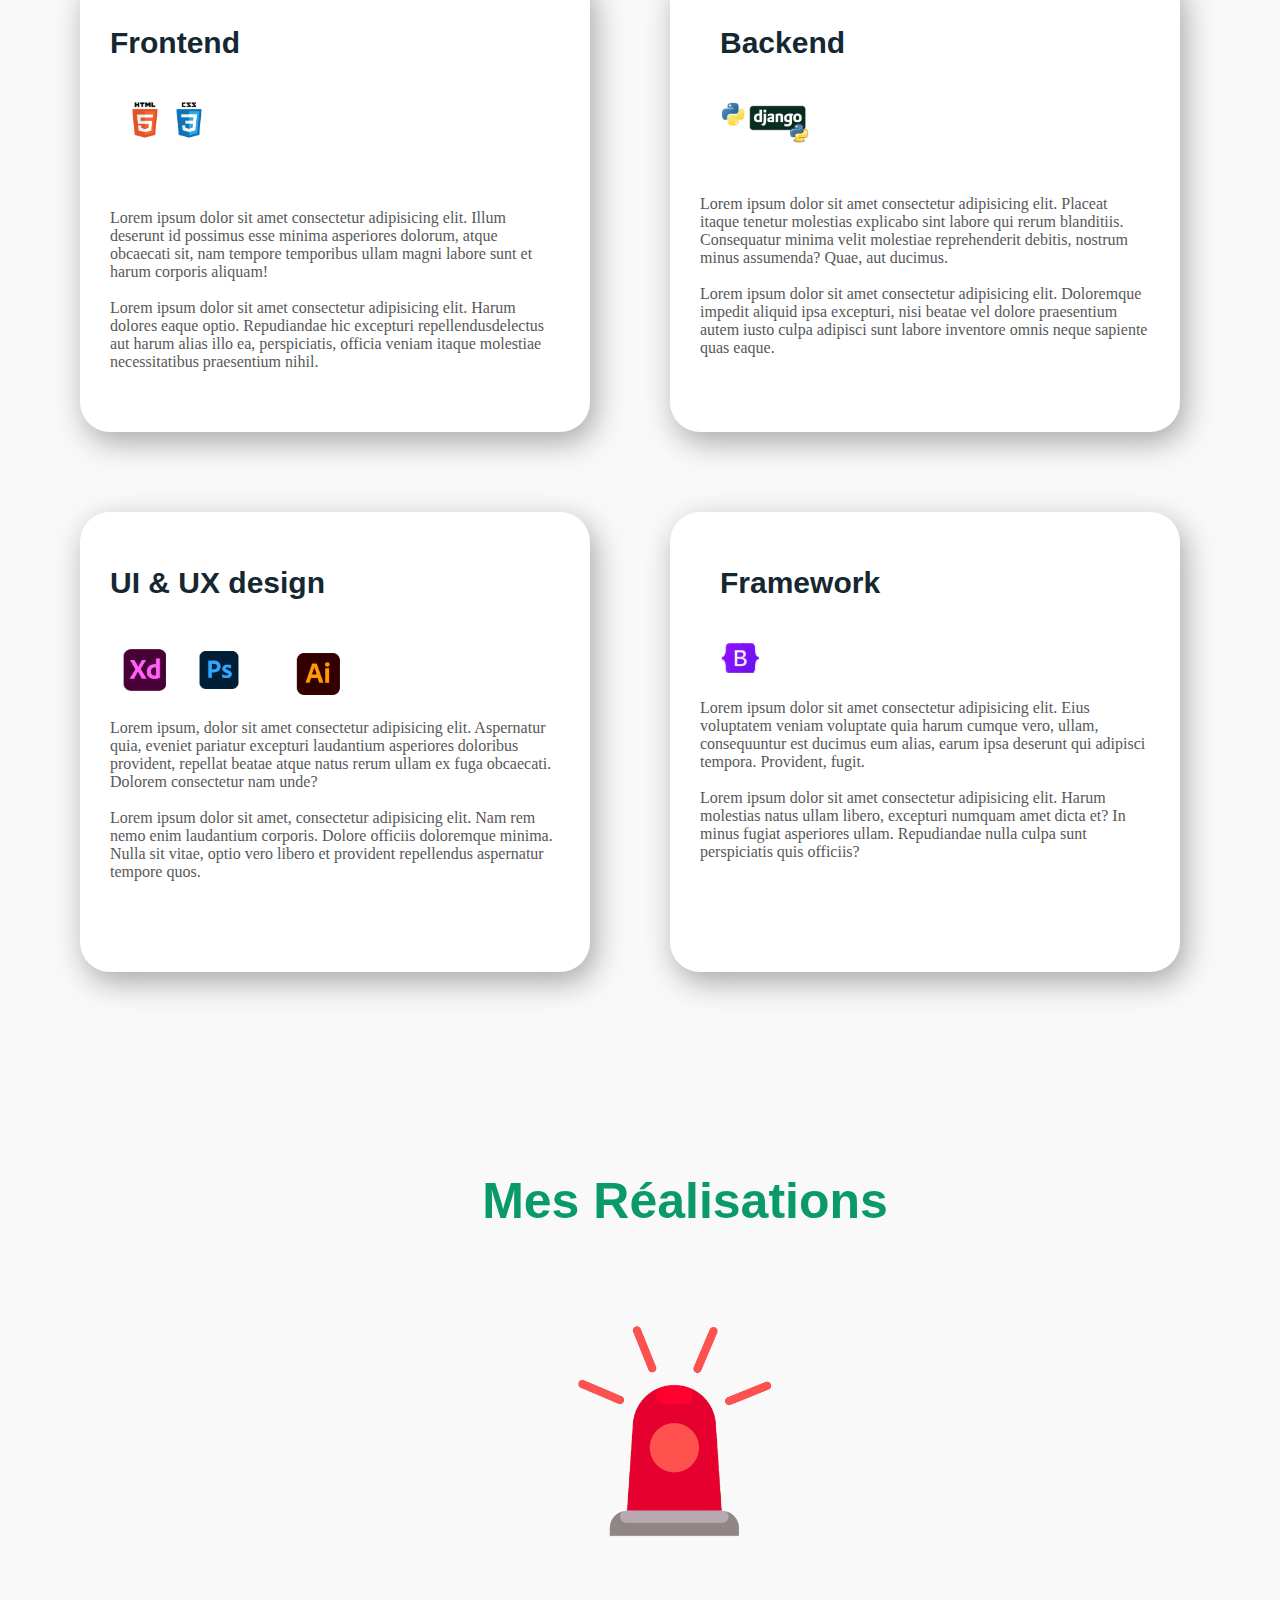
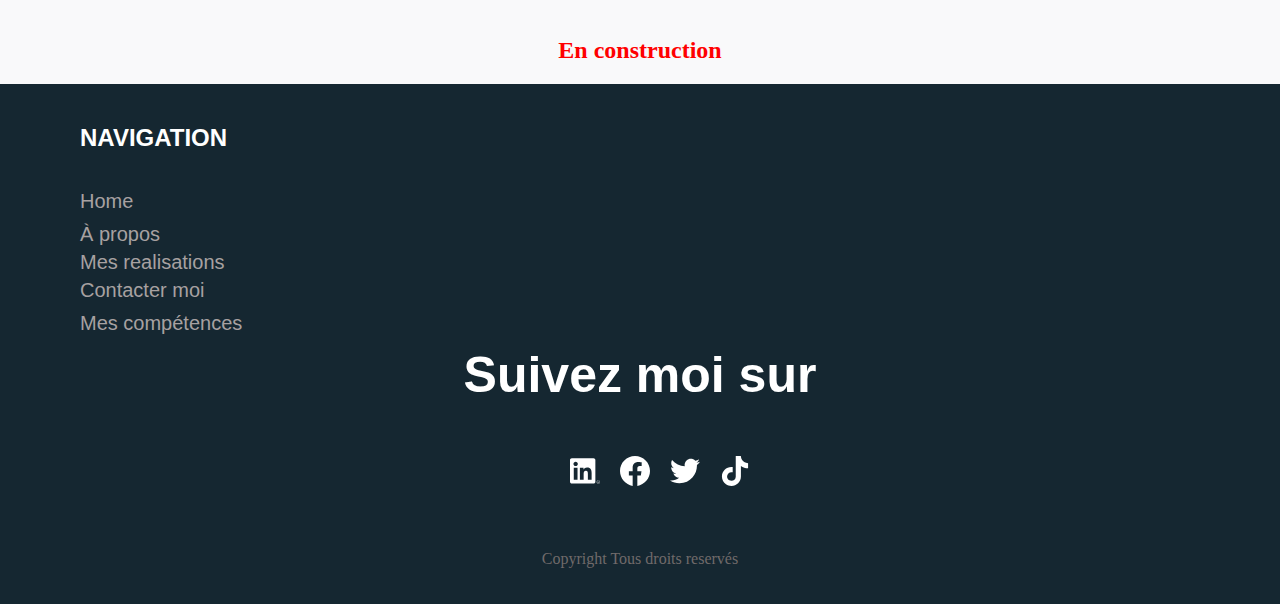
==== commit d8bd4d4a: "continuations avec la partie responsive du site" ====
--- a/Accueil.html
+++ b/Accueil.html
@@ -8,13 +8,12 @@
 </head>
 <body>
 
-    <div>
+    <div class="burgerlink">
 
         <svg id="burger"  xmlns="http://www.w3.org/2000/svg" fill="none" viewBox="0 0 24 24" stroke-width="1.5" stroke="currentColor" class="w-6 h-6">
             <path  stroke-linecap="round" stroke-linejoin="round" d="M3.75 6.75h16.5M3.75 12h16.5m-16.5 5.25h16.5" />
         </svg>
 
-        <img class="linkedin22" src="linkedin.svg" alt="">
 
     </div>
 
--- a/Style.css
+++ b/Style.css
@@ -268,7 +268,6 @@
     position: relative;
     top: 30px;
     margin-left: 1040px;
-
 }
 
 .Purview{
@@ -401,48 +400,6 @@
     box-shadow: 5px 10px 30px rgb(168, 167, 167);
 }
 
-.huiux{
-    font-family: 'Arial Narrow', 'Franklin Gothic Medium', 'Arial Narrow', 'Arial', 'sans-serif';
-    font-weight: bold;
-    color: #152731;
-    font-size: 30px;
-
-}
-
-.pux{
-    font-family: 'Calibri Light (Headings)', 'Lucida Sans', 'Lucida Sans Regular', 'Lucida Grande', 'Lucida Sans Unicode', 'Geneva, Verdana, sans-serif';
-    color: #585858;
-    position: relative;
-    bottom: 60px;
-}
-
-
-.logoxd{
-    position: relative;
-    left: -40px;
-    bottom: 30px;
-    width: 150px;
-    height: 150px;
- 
-}
-
-.logophotoshop{
-    position: relative;
-    left: -120px;
-    bottom: 30px;
-    width: 150px;
-    height: 150px;
-
-}
-
-.logoillustrator{
-    position: relative;
-    left: -200px;
-    bottom: 30px;
-    width: 150px;
-    height: 150px;
-
-}
 
 .framework{
     padding: 30px;
@@ -452,6 +409,50 @@
     border-radius: 30px;
     box-shadow: 5px 10px 30px rgb(168, 167, 167);
     margin-left: 80px;
+}
+
+
+.huiux{
+    font-family: 'Arial Narrow', 'Franklin Gothic Medium', 'Arial Narrow', 'Arial', 'sans-serif';
+    font-weight: bold;
+    color: #152731;
+    font-size: 30px;
+
+}
+
+.pux{
+    font-family: 'Calibri Light (Headings)', 'Lucida Sans', 'Lucida Sans Regular', 'Lucida Grande', 'Lucida Sans Unicode', 'Geneva, Verdana, sans-serif';
+    color: #585858;
+    position: relative;
+    bottom: 60px;
+}
+
+
+.logoxd{
+    position: relative;
+    left: -40px;
+    bottom: 30px;
+    width: 150px;
+    height: 150px;
+ 
+}
+
+.logophotoshop{
+    position: relative;
+    left: -120px;
+    bottom: 30px;
+    width: 150px;
+    height: 150px;
+
+}
+
+.logoillustrator{
+    position: relative;
+    left: -200px;
+    bottom: 30px;
+    width: 150px;
+    height: 150px;
+
 }
 
 .hframework{    font-family: 'Arial Narrow', 'Franklin Gothic Medium', 'Arial Narrow', 'Arial', 'sans-serif';
@@ -765,49 +766,653 @@
     }
 }*/
 
-
-
-
-/*Pour un iphone SE*/
-
-
-
-@media screen and (max-width: 375px) {
-
-    
-        
-    .navprin{
-        background-color: #FFFFFF;
-        width: 310px;
-        height: 580px;
-        margin-top: 40px;
-        margin-left: 25px;
-        margin-bottom: 0px;
-        padding: 5px;
-        border-radius: 50px;
-        box-shadow: 5px 10px 30px rgb(168, 167, 167);
-    }
-
-
-    nav ul li a{
+@media screen and (max-width: 1290px) {
+    .Myphoto{
+        margin-left:100px;
+    }
+
+    .front{
+
+        width: 450px;
+        height: 400px;
+    }
+    
+    .back{
+        width: 450px;
+        height: 400px;
+    }
+
+    .pfront{
+        bottom: 200px;
+    }
+
+
+    .ux{
+        width: 450px;
+        height: 400px;
+    }
+
+    .pux{
+        bottom: 230px;
+    }
+    
+    .framework{
+        width: 450px;
+        height: 400px;
+    }
+
+    .logoillustrator{
+        padding-left: 330px;
+        bottom: 180px;
+    }
+    
+}
+
+
+
+@media screen and (max-width:1226px){
+    nav ul  {
+        margin-left: 400px;
+    }
+
+    .ligithub{
+        transform: translate(-410px);
+    }
+    
+    .lilinkedin{
+        transform: translate(-310px);
+        margin-left: -30px;
+    }
+
+    .fullname{
+        margin-left: 100px;
+    }
+
+    .identity{
+        transform: translateX(510px);
+
+    }
+
+    .Telecharger{
+
+        margin-left: 970px;
+    
+    }
+}
+
+
+
+@media screen and (max-width:1190px){
+    .Myphoto{
+        width: 400px;
+        height: 400px;
+    }
+
+    .Developpeur{
+        margin-top: -120px;
+    }
+    .fullname{
+        margin-left: 80px;
+    }
+
+    .identity{
+        transform: translateX(500px);
+    }
+
+    .Telecharger{
+        margin-left: 940px;
+    }
+
+    .back{
+
+    margin-left: 50px;
+    }
+    
+    .framework{
+
+        margin-left: 50px;
+    }
+
+}
+
+
+
+
+@media screen and (max-width:1140px){
+
+    .Myphoto{
+        width:350px ;
+        height:350px ;
+        top:30px ;
+    }
+
+    .Developpeur{
+        margin-top: -80px;
+    }
+
+    .fullname{
+        margin-left: 50px;
+    }
+
+    .identity{
+        transform: translateX(460px);
+    }
+
+
+    .front{
+
+        width: 400px;
+        height: 350px;
+    }
+    
+    .back{
+        width: 400px;
+        height: 350px;
+    }
+
+    .ux{
+
+        width: 400px;
+        height: 350px;
+
+    }
+    .framework{
+
+        width: 400px;
+        height: 350px;
+
+    }
+
+    .pfront{
+        bottom: 250px;
+    }
+    .pux{
+        bottom: 250px;
+    }
+
+    .pframe{
+        bottom: 380px;
+    }
+    .pback{
+        bottom: 95px;
+    }
+
+}
+
+
+
+
+@media screen and (max-width:1122px){
+    nav ul  {
+        margin-left: 350px;
+    }
+    nav ul li {
+        margin-left: 30px;
+    }
+
+    
+    .ligithub{
+        transform: translate(-370px);
+    }
+    
+    .lilinkedin{
+        transform: translate(-290px);
+        margin-left: -30px;
+    }
+
+    .Telecharger{
+        margin-left: 910px;
+    }
+
+}
+
+
+
+
+@media screen  and (max-width:1082px){
+    .Myphoto{
+        width: 300px ;
+        height: 300px;
+    }
+    .Developpeur{
+        margin-top: -30px;
+    }
+
+    .maphoto{
+        width: 300px;
+        height: 300px;
+    }
+
+    .fullname{
+        font-size: 15px;
+        margin-left: 80px;
+    }
+
+    .identity{
+
+        width: 510px;
+        height: 180px;
+        transform: translateX(420px);
+        margin-top: -100px;
+    }
+
+    .Telecharger{
+
+        margin-left: 830px;
+    
+    }
+
+}
+
+
+
+
+@media screen and (max-width:1088px){
+    .Myphoto{
+        width: 300px;
+        height: 300px;
+        margin-left:200px;
+    }
+
+    .Jesuis{
+        font-size: 70px;
+    }
+
+    .Developpeur{
+        margin-top: -30px;
+    }
+
+    .maphoto{
+        width: 300px;
+        height: 300px;
+    }
+
+    .identity{
+        width: 500px;
+        height: 180px;
+        transform: translateX(400px);
+        margin-top: -80px;
+    }
+
+    .Telecharger{
+        margin-left: 800px;
+    }
+}
+
+
+
+
+@media screen and (max-width:1084px){
+
+    .Myphoto{
+        width: 300px;
+        height: 300px;
+        margin-left:180px;
+    }
+}
+
+
+
+@media screen and (max-width:1074px){
+    nav ul  {
+        margin-left: 300px;
+    }
+
+    .ligithub{
+        transform: translate(-310px);
+    }
+    
+    
+    
+    .lilinkedin{
+        transform: translate(-230px);
+        margin-left: -30px;
+    }
+}
+
+
+
+
+@media screen and (max-width:1064px){
+    .Myphoto{
+
+        margin-left:150px;
+    }
+}
+
+
+
+@media screen and (max-width:1034px){
+    .Myphoto{
+        margin-left:130px;
+    }
+
+    .frontback{
+        margin-left: 30px;
+    }
+
+    .uxframework{
+        margin-left: 30px;
+    }
+
+}
+
+
+
+@media screen and (max-width:1026px){
+    nav ul  {
+        margin-left: 280px;
+    }
+
+    .ligithub{
+        transform: translate(-310px);
+    }
+    
+    .lilinkedin{
+        transform: translate(-230px);
+        margin-left: -30px;
+    }
+}
+
+@media screen and (max-width:1014px){
+    .Myphoto{
+        margin-left:120px;
+    }
+
+    
+    .fullname{
+        font-size: 15px;
+        margin-left: 60px;
+    }
+}
+
+
+
+
+@media screen and (max-width:1004px){
+    nav ul  {
+        margin-left: 240px;
+    }
+
+    .Myphoto{
+        margin-left:110px;
+    }
+}
+
+
+
+@media screen and (max-width:996px){
+    nav ul  {
+        margin-left: 260px;
+    }
+
+    .Myphoto{
+        margin-left:100px;
+    }
+
+    .fullname{
+        font-size: 15px;
+        margin-left: 30px;
+    }
+
+    .identity{
+        transform: translateX(380px);
+    }
+
+    .Telecharger{
+        margin-left: 780px;
+    }
+
+    .frontback{
+        display: block;
+        margin-left: 80px;
+    }
+
+    .back{
+        margin-left: 0px;
+    }
+
+    .front{
+        margin: 80px;
+        padding: 50px;
+        width: 500px;
+        height: 400px;
+
+    }
+    
+    .back{
+        margin: 80px;
+        padding: 50px;
+        width: 500px;
+        height: 400px;
+
+    }
+
+    .uxframework{
+        display: block;
+        margin-left: 80px;
+
+    }
+    
+    .ux{
+        margin: 80px;
+        padding: 50px;
+        width: 500px;
+        height: 400px;
+    }
+    
+    .framework{
+        margin: 80px;
+        padding: 50px;
+        width: 500px;
+        height: 400px;
+    }
+    
+    .pfront{
+        bottom: 100px;
+    }
+}
+
+
+@media screen and (max-width:986px){
+    nav ul  {
+        margin-left: 230px;
+    }
+
+    .Myphoto{
+        margin-left:80px;
+    }
+
+    
+    .ligithub{
+        transform: translate(-260px);
+    }
+    
+    .lilinkedin{
+        transform: translate(-200px);
+        margin-left: -30px;
+    }
+
+    .uxframework{
+        display: block;
+        margin-left: 130px;
+
+    }   
+
+    
+    .frontback{
+        display: block;
+        margin-left: 130px;
+    }
+}
+
+@media screen and (max-width:966px){
+    .Myphoto{
+        margin-left:60px;
+    }
+}
+
+
+@media screen and (max-width:960px){
+    .Myphoto{
+        margin-left:60px;
+    }
+
+    .fullname{
+        font-size: 15px;
+        margin-left: 10px;
+    }
+}
+
+@media screen and (max-width:950px){
+    nav ul  {
+        margin-left: 210px;
+    }
+}
+
+@media screen and (max-width:938px){
+    .Myphoto{
+        margin-left:50px;
+    }
+}
+
+@media screen and (max-width:934px){
+    nav ul  {
+        margin-left: 200px;
+    }
+
+    .ligithub{
+        transform: translate(-230px);
+    }
+    
+    .lilinkedin{
+        transform: translate(-150px);
+        margin-left: -30px;
+    }
+
+    .Myphoto{
+        margin-left:40px;
+    }
+}
+
+@media screen and (max-width:924px){
+    nav ul  {
+        margin-left: 190px;
+    }
+
+    .Myphoto{
+        margin-left:30px;
+    }
+
+    
+    .identity{
+        transform: translateX(350px);
+    }
+
+    .Telecharger{
+        margin-left: 750px;
+    }
+}
+
+@media screen and (max-width:916px){
+    nav ul  {
+        margin-left: 180px;
+    }
+
+    .Myphoto{
+        margin-left:20px;
+    }
+}
+
+@media screen and (max-width:906px){
+    nav ul  {
+        margin-left: 160px;
+    }
+
+    .ligithub{
+        transform: translate(-180px);
+    }
+    
+    .lilinkedin{
+        transform: translate(-110px);
+        margin-left: -30px;
+    }
+
+    .Myphoto{
+        margin-left:15px;
+    }
+}
+
+@media screen and (max-width:894px){
+    #burger{
         display: none;
-    
-    }
-
-
-}
+
+    
+    
+    }
+    
+    
+    .burgerlink{
+        display: none;
+
+    
+    }
+    .Myphoto{
+        margin-left:40px;
+    }
+    .Jesuis{
+
+        font-size: 60px;  
+        margin-top: -15px;      
+    }
+
+    .identity{
+        width: 480px;
+        height: 180px;        
+    }
+
+    .Telecharger{
+        margin-left: 730px;
+    }   
+}
+
+@media screen and (max-width:886px){
+    nav ul  {
+        display: none;
+    }
+
+    #burger{
+        display: block;
+        width: 40px;
+        height: 40px;
+
+    }
+
+    .burgerlink{
+        display: block;
+    }
+
+}
+
+
+
 
 #burger{
-    display: none;
-    width: 40px;
-    height: 40px;
-    margin-left:20px ;
-}
-
-.linkedin22{
-    display: none;
-    margin-left: 250px;
-    margin-top: 10px;
-    width: 40px;
-    height: 40px;
+
+    width: 50px;
+    height: 50px;
+    margin-left: 50px;
+
+
+}
+
+
+.burgerlink{
+
+    margin: 0px;
+    padding: 20px;
+    background-color: #F9F9FA;
+    position: relative;
+    box-shadow: 5px 10px 10px rgb(168, 167, 167);
+
 }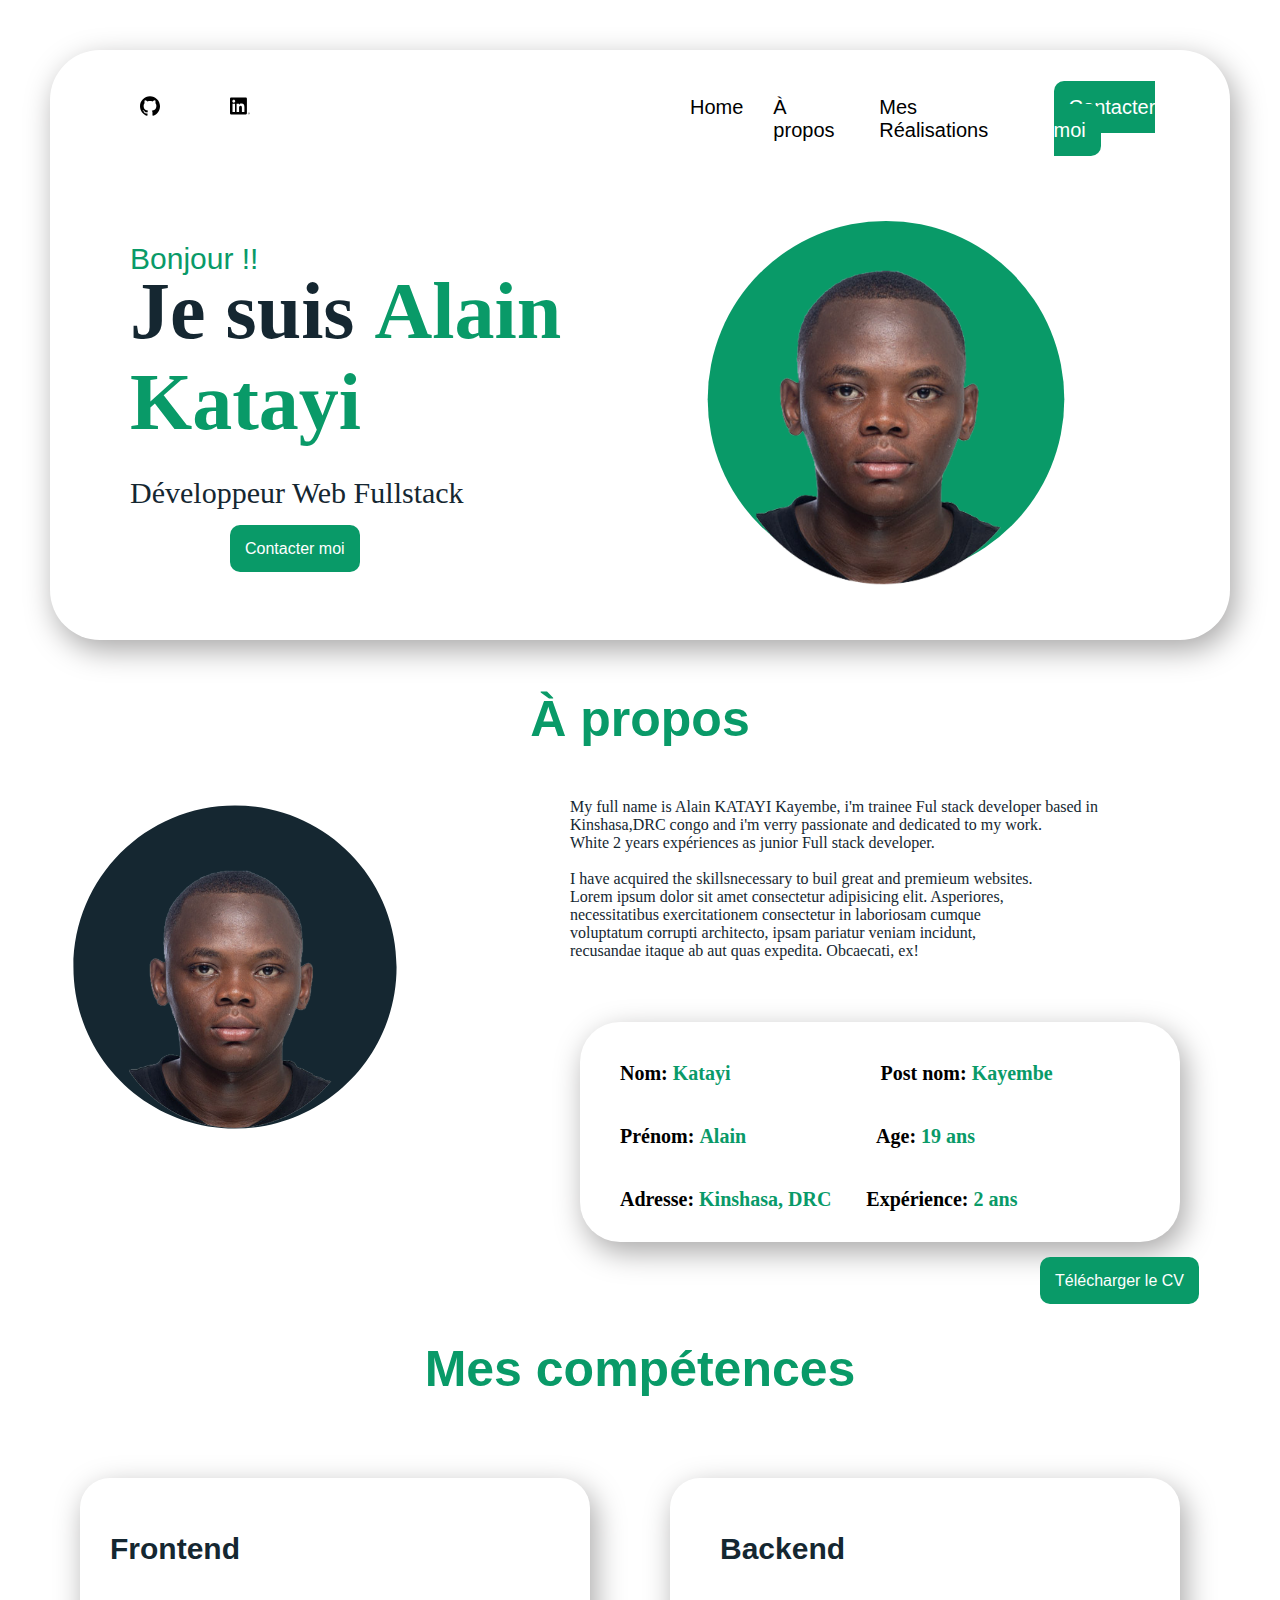
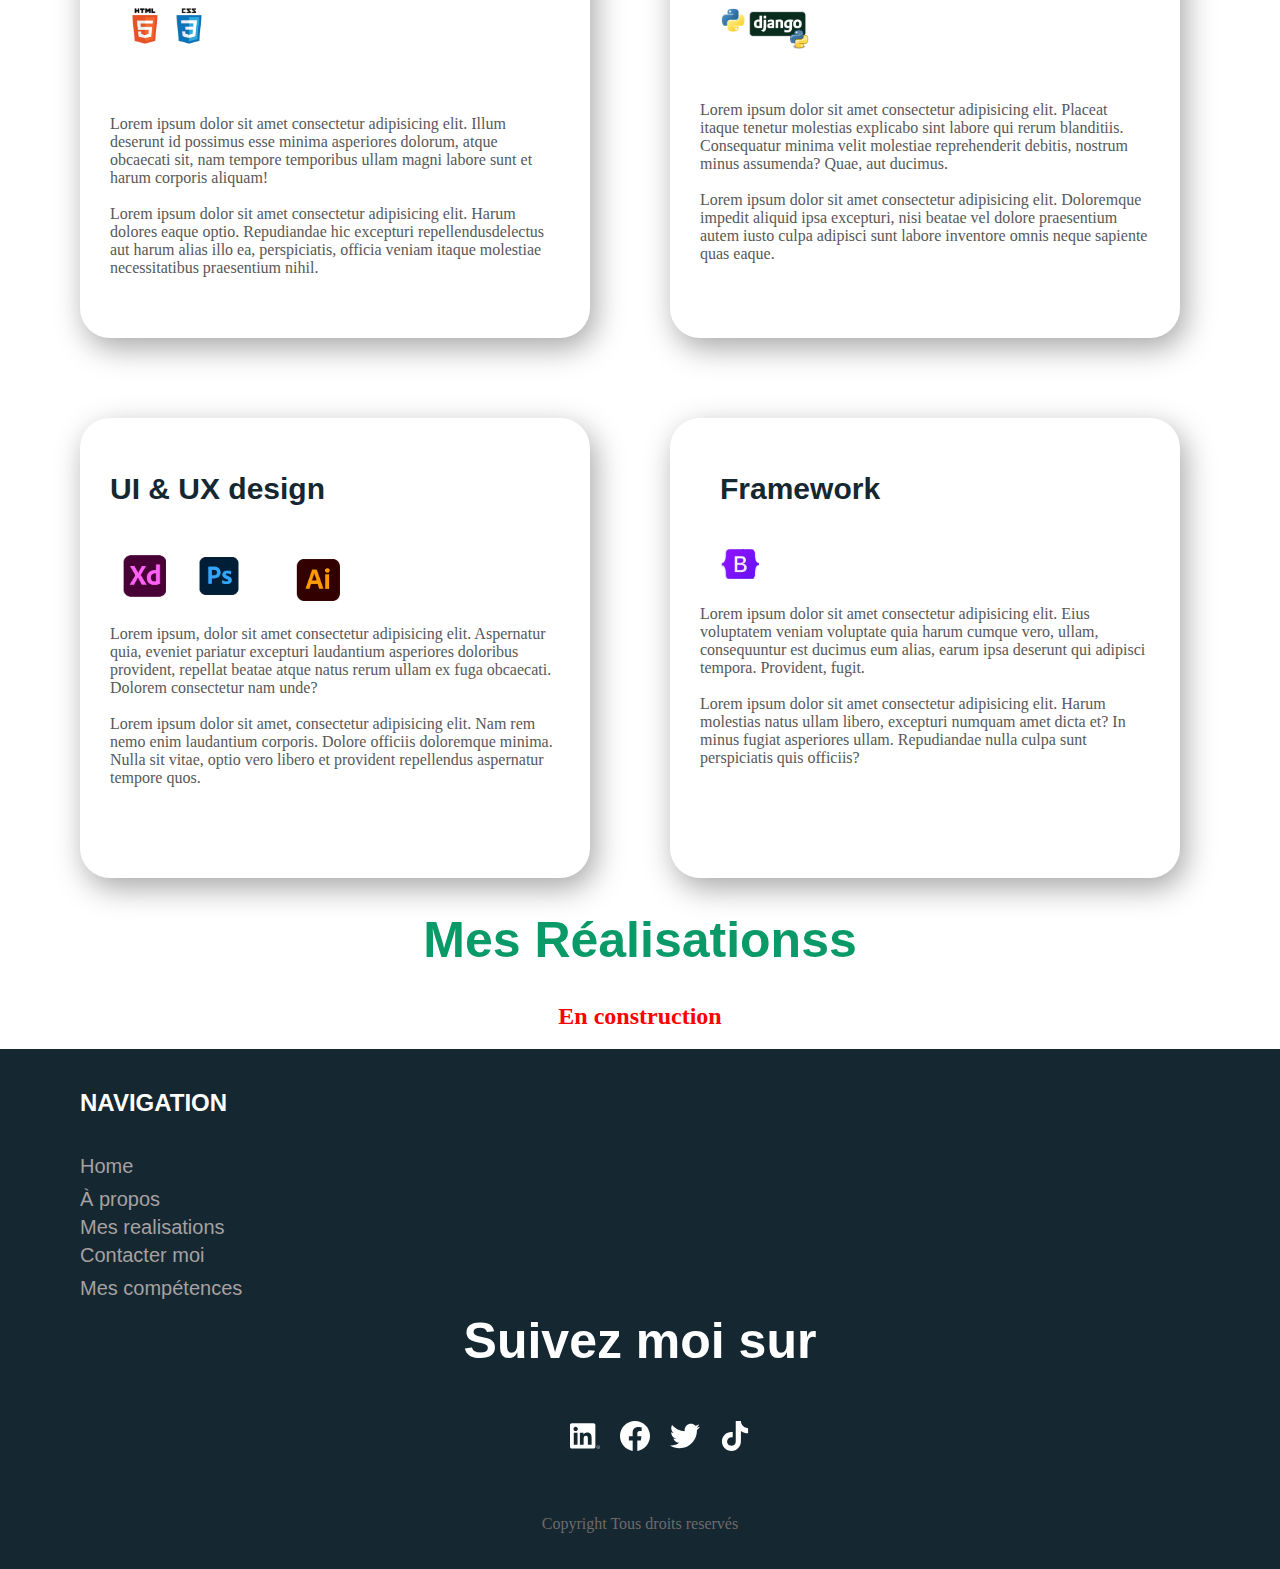
==== commit 039651e1: "Continuté avec le responsive design" ====
--- a/Accueil.html
+++ b/Accueil.html
@@ -8,14 +8,12 @@
 </head>
 <body>
 
-    <div class="burgerlink">
-
-        <svg id="burger"  xmlns="http://www.w3.org/2000/svg" fill="none" viewBox="0 0 24 24" stroke-width="1.5" stroke="currentColor" class="w-6 h-6">
+
+
+        <svg class="burger"  xmlns="http://www.w3.org/2000/svg" fill="none" viewBox="0 0 24 24" stroke-width="1.5" stroke="currentColor" class="w-6 h-6">
             <path  stroke-linecap="round" stroke-linejoin="round" d="M3.75 6.75h16.5M3.75 12h16.5m-16.5 5.25h16.5" />
         </svg>
 
-
-    </div>
 
     <div class="navprin">
 
@@ -208,8 +206,7 @@
 
     <section>
         
-        <h1 id="portfolio" class="portfolio">Mes Réalisations </h1>
-        <img class="alerte" src="logo_alerte.svg" alt="">
+        <h1  class="portfolio">Mes Réalisationss</h1>
         <h2 class="const">En construction</h2>
     </section>
 
--- a/Style.css
+++ b/Style.css
@@ -1,7 +1,7 @@
 body{
     padding: 0px;
     margin: 0px;
-    background-color: #F9F9FA;
+    background-color: #ffffff;
     color: black;
 }
 
@@ -9,6 +9,9 @@
     text-decoration: none;
 }
 
+.burger{
+    display: none;
+}
 
 .github{
     width: 20px;
@@ -186,7 +189,6 @@
     padding: 20px;
     transform: translateX(580px);
     margin-top: -130px;
-    
 }
 
 .ident{
@@ -276,6 +278,7 @@
     color: #099A68;
     font-size: 50px;
     margin: 80px;
+    text-align: center;
    
 }
 
@@ -413,6 +416,7 @@
 
 
 .huiux{
+    position: relative;
     font-family: 'Arial Narrow', 'Franklin Gothic Medium', 'Arial Narrow', 'Arial', 'sans-serif';
     font-weight: bold;
     color: #152731;
@@ -482,8 +486,6 @@
     font-family: 'Arial Narrow', 'Franklin Gothic Medium', 'Arial Narrow', 'Arial', 'sans-serif';
     font-weight: bold;
     text-align: center;
-    margin-top: 200px;
-    margin-left:90px;
     font-size: 50px;
     color: #099A68;
 }
@@ -1344,19 +1346,7 @@
 }
 
 @media screen and (max-width:894px){
-    #burger{
-        display: none;
-
-    
-    
-    }
-    
-    
-    .burgerlink{
-        display: none;
-
-    
-    }
+
     .Myphoto{
         margin-left:40px;
     }
@@ -1376,43 +1366,720 @@
     }   
 }
 
+@media screen and (max-width:896px){
+    .Myphoto{
+        margin-left:50px;
+    }
+}
+
 @media screen and (max-width:886px){
     nav ul  {
         display: none;
     }
 
-    #burger{
+    .burger{
+        z-index: 100;
+        position: fixed;
         display: block;
-        width: 40px;
-        height: 40px;
-
-    }
-
-    .burgerlink{
+        width: 370px;
+        height: 70px;
+        margin-left: 30px;
+        margin-top: 10px;
+        background-color: #007bff;
+        top: -20px;
+
+
+    }
+
+    .navprin{
+        background-color: #FFFFFF;
+        margin: 20px;
+        margin-top: 90px;
+        height: 400px;
+        padding: 20px;
+
+  
+    }
+
+    .Hello{
+
+        margin-top: 50px;
+
+    }
+
+    .maphoto{
+        margin-left: 10px;
+    }
+
+    .identity{
+        transform: translateX(320px);
+    }
+
+    .Telecharger{
+        margin-left: 700px;
+    }  
+    
+    
+    .uxframework{
         display: block;
-    }
-
-}
-
-
-
-
-#burger{
-
-    width: 50px;
-    height: 50px;
-    margin-left: 50px;
-
-
-}
-
-
-.burgerlink{
-
-    margin: 0px;
-    padding: 20px;
-    background-color: #F9F9FA;
-    position: relative;
-    box-shadow: 5px 10px 10px rgb(168, 167, 167);
-
-}+        margin-left: 80px;
+
+    }   
+
+    
+    .frontback{
+        display: block;
+        margin-left: 80px;
+    }
+
+}
+
+@media screen and (max-width:842px){
+    .Myphoto{
+        width: 250px;
+        height: 250px;
+
+    }
+
+    .maphoto{
+        width: 250px;
+        height: 250px;
+    }
+
+    .identity{
+        width: 480px;
+        height: 150px;
+        margin-top: -30px;    
+        transform: translateX(270px);    
+    }
+
+    .Telecharger{
+        margin-left: 650px;
+    } 
+    
+
+
+    .name{
+
+        position: relative;
+        top: -10px;
+    }
+    
+    .postname{
+
+        margin-left: 150px;
+        position: relative;
+        top: -10px;
+        
+    }
+    
+    .firstname{
+
+        position: relative;
+        top: -20px;
+    }
+    
+    .age{
+
+        margin-left: 130px;
+        position: relative;
+        top: -20px;
+    }
+    
+    .adresse{
+
+        position: relative;
+        top: -40px;
+    }
+    
+    .experience{
+
+        margin-left: 35px;
+        position: relative;
+        top: -40px;
+    
+    }
+}
+
+
+@media screen and (max-width:822px){
+    .uxframework{
+        display: block;
+        margin-left: 50px;
+
+    }   
+
+    
+    .frontback{
+        display: block;
+        margin-left: 50px;
+    }
+}
+
+@media screen and (max-width:790px){
+    .jesuisphoto{
+        display: block;
+    }
+
+    .Hello{
+        margin-top: 50px;
+    }
+
+    .Myphoto{
+        position: relative;
+        left: 350px;
+        top: -100px;
+    }
+
+    .Developpeur{
+        margin-top: -150px;
+
+    }
+
+    .identity{
+
+        margin-top: -5px;    
+        transform: translateX(250px);    
+    }
+
+    .Telecharger{
+        margin-left: 620px;
+    } 
+}
+
+@media screen and (max-width:766px){
+    .nana{
+        display: block;
+    }
+
+    .maphoto{
+        margin-left: 260px;
+    }
+
+    .fullname{
+        margin: 50px;
+        
+    }
+
+    
+    .identity{
+
+        margin-top: -5px;    
+        transform: translateX(80px);    
+    }
+
+    .Telecharger{
+        margin-left: 450px;
+    } 
+
+    .uxframework{
+        display: block;
+        margin-left: 0px;
+
+    }   
+
+    
+    .frontback{
+        display: block;
+        margin-left: 0px;
+    }
+}
+
+@media screen and (max-width:720px){
+    .Myphoto{
+        position: initial;
+        margin-left: 170px;
+
+    }
+
+    .navprin{
+        height: 550px;
+        padding: 0px;
+        margin: 0px;
+        margin-top: 80px;
+        background-color: #ffffff;
+        box-shadow: none;
+    }
+
+    .Jesuis{
+
+        margin-left: 0px;
+        text-align: center;
+        font-size: 80px;
+    }
+    .Hello{
+        margin-top: 100px;
+        text-align: left;
+    }
+
+
+    .Hello{
+        margin-left: 130px;
+        margin-top: 20px;
+    }
+
+
+
+    .Developpeur{
+        text-align: center;
+        margin-top: -15px;
+
+    }
+
+    .Contact2{
+        margin-left: 250px;
+    }
+
+
+    .front{
+        
+        padding: 10px;
+        margin-left: 0px;
+    }
+
+    .back{
+        padding: 10px;
+        margin-left: 0px;
+    }
+
+    .framework{
+        padding: 10px;
+        margin-left: 0px;
+    }
+
+    .ux{
+        padding: 10px;
+        margin-left: 0px;
+    }
+
+
+    .frontback{
+        margin-left: 100px;
+    }
+    .pux{
+        position: relative;
+        text-align: left;
+        margin-top: 40px;
+        margin: 20px;
+    }
+    .pframe{
+        margin: 20px;
+        margin-top: -50px;
+    }
+
+    .pfront{
+        margin:20px ;
+    }
+
+    .pback{
+        margin: 20px;
+    }
+
+    .uxframework{
+        margin-left: 100px;
+    }
+    .hfront{
+        margin-left: 20px;
+    }
+
+}
+
+
+@media screen and (max-width:718px){
+    .Jesuis{
+        font-size: 80px;
+        text-align: left;
+    }       
+    .navprin{
+        padding: 0px;
+        margin-left: 50px;
+        margin-top: 50px;
+        background-color: #ffffff;
+        box-shadow: none;
+    }
+
+
+
+    .Hello{
+        margin-left: 130px;
+        margin-top: 100px;
+    }
+
+    .Myphoto{
+
+        margin-left: 400px;
+        margin-top: -280px;
+    }
+
+    .Developpeur{
+        text-align: left;
+        margin-top: -35px;
+        margin-left: 0px;
+    }
+
+    .Contact2{
+        margin-left: 130px;
+    }
+
+}
+
+@media screen and (max-width:635px){
+    .Myphoto{
+
+        margin-left: 800px;
+
+    }
+}
+
+@media screen and (max-width:654px){
+    .Jesuis{
+        font-size: 70px;
+        text-align: left;
+    }
+    .uxframework{
+        margin-left:60px ;
+    }
+
+    .frontback{
+        margin-left: 60px;
+    }
+
+    .Hello{
+        
+        margin-left: 70px;
+    }
+
+    .maphoto{
+        margin-left: 200px;
+    }
+
+}
+
+@media screen and (max-width:636px){
+
+    .Jesuis{
+        font-size: 70px;
+        text-align: left;
+    }
+    .identity{
+
+        margin-top: -5px;    
+        transform: translateX(50px);    
+    }
+
+    .Telecharger{
+        margin-left: 420px;
+    } 
+
+    .Myphoto{
+        position: initial;
+        margin-left: 30px;
+
+    }
+
+    .Contact2{
+        margin-left: 200px;
+    }
+}
+
+@media screen and (max-width:630px){
+    .Jesuis{
+        font-size: 70px;
+        text-align: left;
+    }
+    .Myphoto{
+        position: relative;
+        left: -150px;
+        top: 20px;
+    }
+
+    .Developpeur{
+        margin-top: 15px;
+    }
+
+    .Contact2{
+        margin-left: 250px;
+    }
+}
+
+
+@media screen and (max-width:636px){
+    .Jesuis{
+        font-size: 70px;
+        text-align: left;
+    }
+    .Myphoto{
+        margin-left: 300px;
+    }
+}
+
+
+@media screen and (max-width:590px){
+    .Jesuis{
+        font-size: 70px;
+        text-align: left;
+    }
+    .Myphoto{
+        margin-left: 280px;
+    }
+}
+
+
+
+@media screen and (max-width:592px){
+    .Jesuis{
+        font-size: 70px;
+        text-align: left;
+    } 
+
+    .maphoto{
+        margin-left: 160px;
+    }
+
+    .Developpeur{
+        margin-left: 0px;
+    }
+
+    .Contact2{ 
+        margin-left: 180px;
+    }
+
+    .uxframework{
+        margin-left:40px ;
+    }
+
+    .frontback{
+        margin-left: 40px;
+    }
+
+    
+
+}
+
+@media screen and (max-width:574px){
+    .Jesuis{
+        font-size: 70px;
+        text-align: left;
+    }
+    .identity{
+        width: 450px;
+        height: 150px;
+        margin-top: -30px;    
+    }
+
+    .Telecharger{
+        margin-left: 400px;
+    } 
+    .huiux{
+        margin: 20px;
+        z-index: 100;
+    }
+
+    
+    .uxframework{
+        margin-left:25px ;
+    }
+
+    .frontback{
+        margin-left: 25px;
+    }
+}
+
+@media screen and (max-width:548px){
+        .Jesuis{
+            font-size: 70px;
+            text-align: left;
+        }
+
+    .Contact2{
+        margin-left: 150px;
+    }
+
+    .Developpeur{
+        margin-top: 20px;
+    }
+
+    .Myphoto{
+        margin-top:-70px ;
+        margin-left: 250px;
+    }
+
+    .identity{
+        transform: translateX(40px);    
+        width: 400px;
+        height: 200px;
+    }
+
+    .front{
+        padding: 15px;
+        width: 400px;
+    }
+    .logojs{
+        position: relative;
+        width: 150px;
+        height: 150px;
+        margin-top: -360px;
+        margin-left: 310px;
+        top: -57px;
+    }
+
+    .back{
+        padding: 5px;
+        padding: 15px;
+        width: 400px;
+    }
+
+    .ux{
+        padding: 5px;
+        padding: 15px;
+        width: 400px;
+    }
+
+    .framework{
+        padding: 5px;
+        padding: 15px;
+        width: 400px;
+    }
+    
+    .pframe{
+
+        position: initial;
+        margin-top: -350px;
+    }
+
+    .frontback{
+        margin-left: 60px;
+    }
+
+    .uxframework{
+        margin-left: 60px;
+    }
+
+    .age{
+        margin-left: 110px;
+    }
+
+    .Telecharger{
+        margin-left: 340px;
+    } 
+}
+
+@media screen and (max-width:526px){
+
+    .frontback{
+        margin-left: 50px;
+    }
+
+    .uxframework{
+        margin-left: 50px;
+    }
+
+    .maphoto{
+        margin-left: 140px;
+    }
+
+}
+
+@media screen and (max-width:492px){
+
+    .navprin{
+        height: 580px;
+        border-radius: 30px;
+        padding: 0px;
+        background-color: #ffffff;
+        box-shadow: none;
+    }
+
+    .fullname{
+        margin-left: 50px;
+    }
+
+    .identity{
+        padding: 5px;
+        transform: translateX(40px);   
+        border-radius:20px;
+    }
+
+    .Telecharger{
+        margin-left: 320px;
+    } 
+
+    .frontback{
+        margin-left: 30px;
+    }
+
+    .uxframework{
+        margin-left: 30px;
+    }
+
+    .firstname{
+        position: relative;
+        top: -40px;
+    }
+    
+    .age{
+        margin-left: 110px;
+        position: relative;
+        top: -40px;
+    }
+    
+    .adresse{
+        position: relative;
+        top: -60px;
+    }
+    
+    .experience{
+        margin-left: 35px;
+        position: relative;
+        top: -60px;
+    }
+}
+
+@media screen and (max-width:476px){
+    .Jesuis{
+        text-align: left;
+    }
+
+    .Myphoto{
+        margin-left: 220px;
+    }
+
+    .Hello{
+        margin-left: 40px;
+    }
+
+    .front{
+        padding: 10px;
+        width: 350px;
+    }
+
+
+    .back{
+        padding: 10px;
+        width: 350px;
+    }
+
+    .ux{
+        padding: 10px;
+        width: 350px;
+    }
+
+    .framework{
+        padding: 10px;
+        width: 350px;
+    }
+
+    .frontback{
+        margin-left: 50px;
+    }
+
+    .uxframework{
+        margin-left: 50px;
+    }
+    
+
+
+}
+
+
+
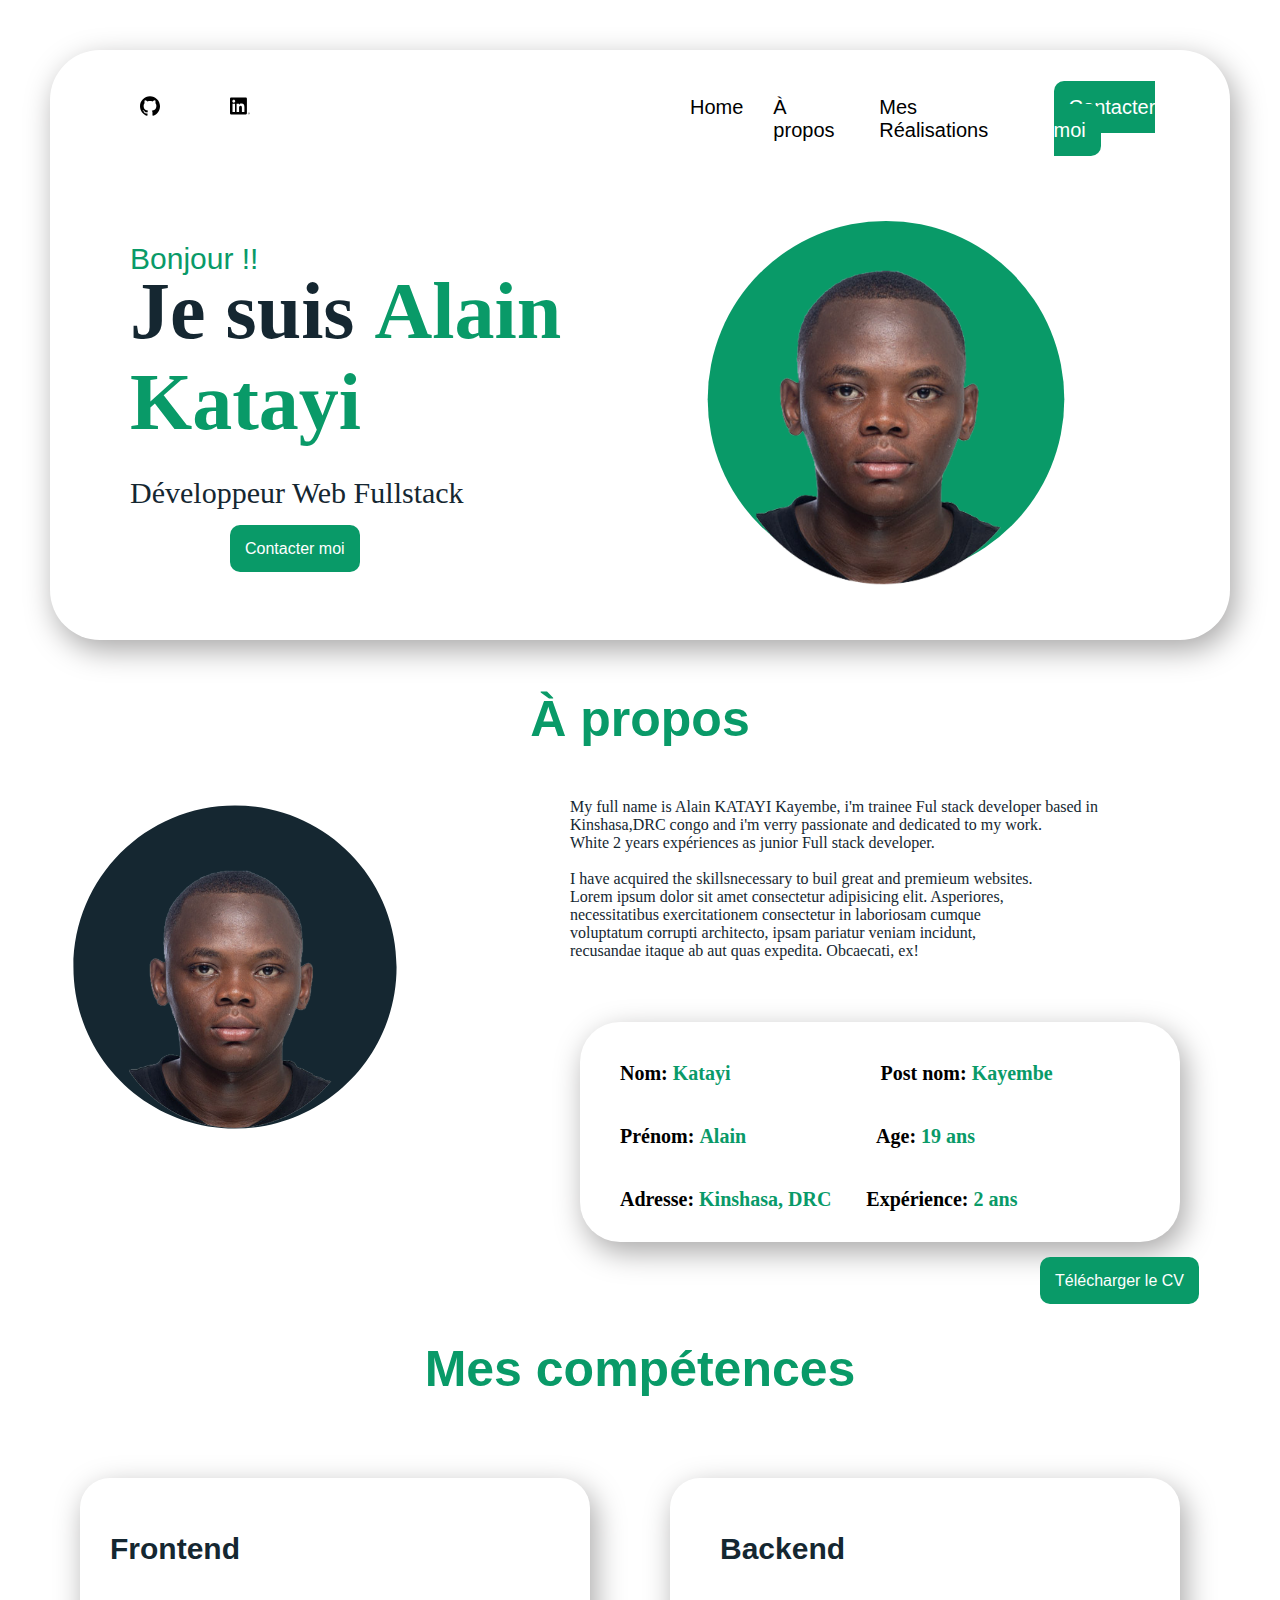
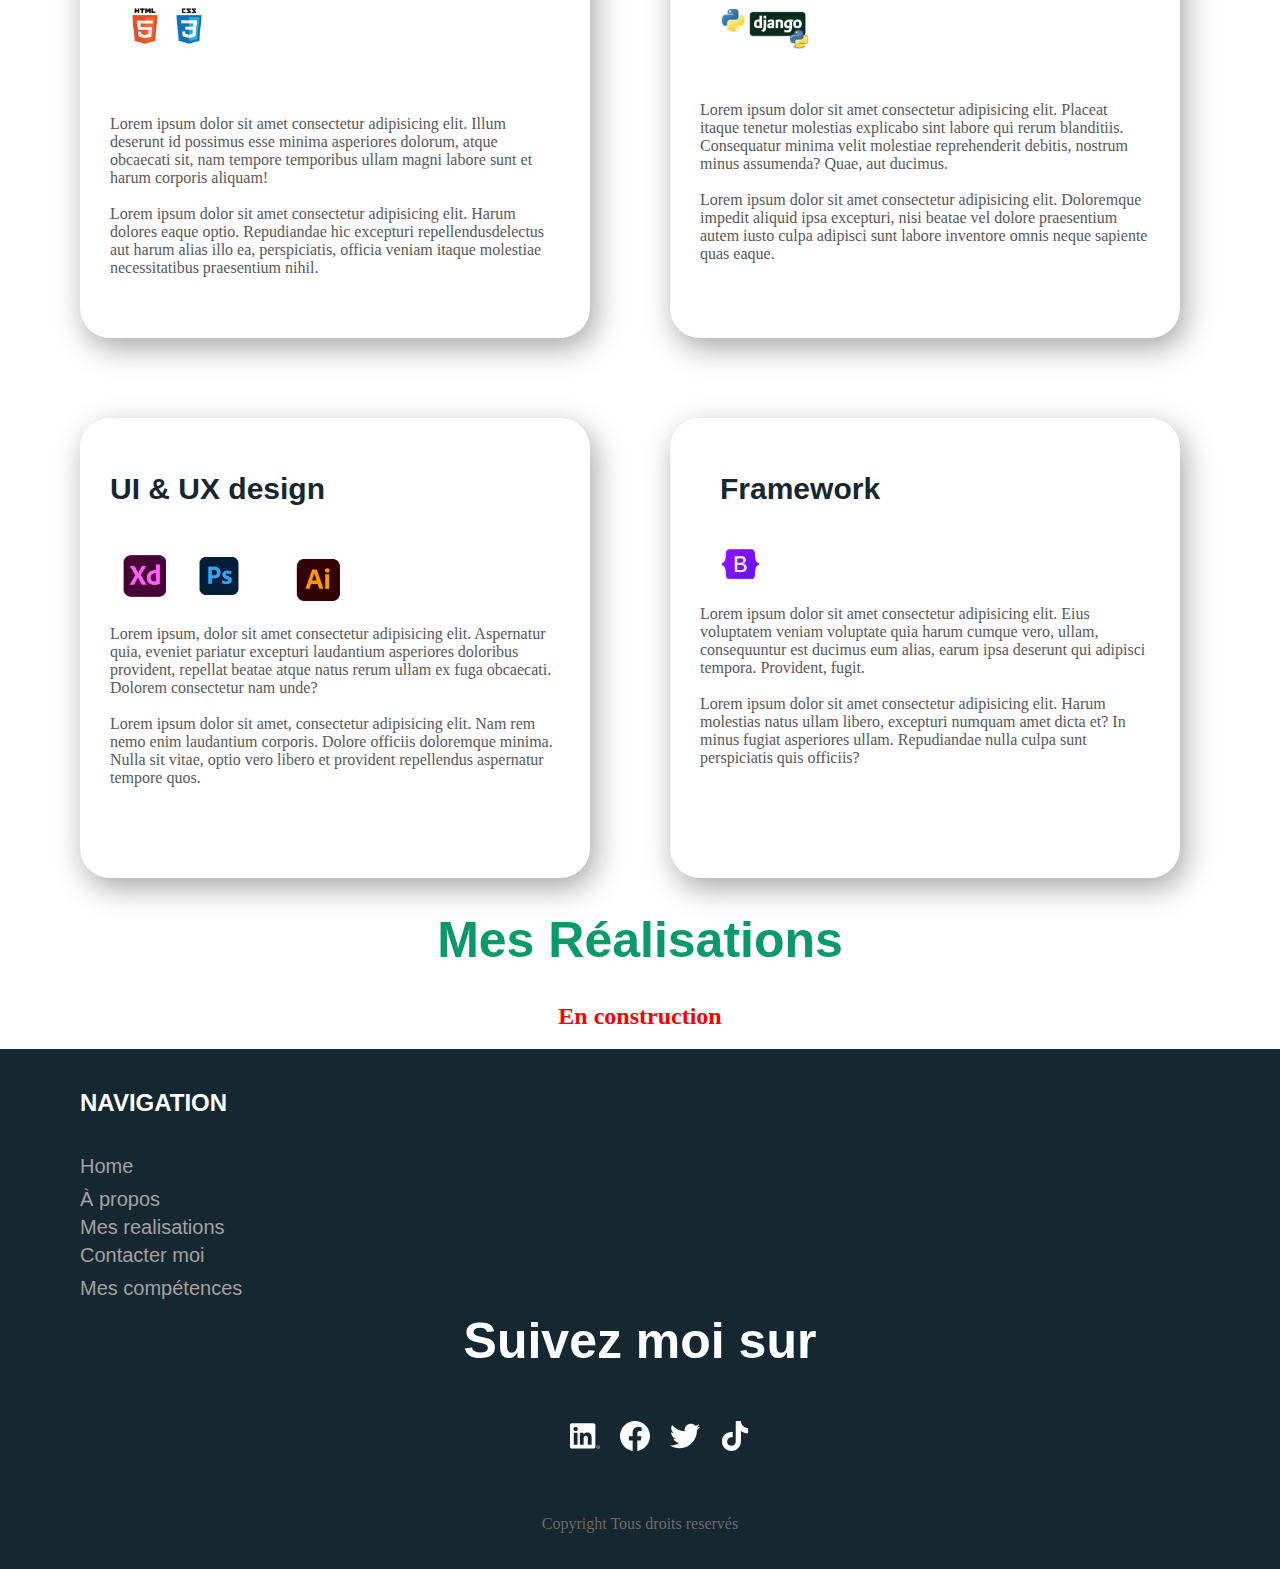
==== commit 33784103: "Fin du responsive design" ====
--- a/Accueil.html
+++ b/Accueil.html
@@ -8,11 +8,15 @@
 </head>
 <body>
 
-
-
-        <svg class="burger"  xmlns="http://www.w3.org/2000/svg" fill="none" viewBox="0 0 24 24" stroke-width="1.5" stroke="currentColor" class="w-6 h-6">
-            <path  stroke-linecap="round" stroke-linejoin="round" d="M3.75 6.75h16.5M3.75 12h16.5m-16.5 5.25h16.5" />
-        </svg>
+    <div class="divburger">
+        
+        <svg class="burger" xmlns="http://www.w3.org/2000/svg" fill="none" viewBox="0 0 24 24" stroke-width="1.5" stroke="currentColor" class="w-6 h-6">
+            <path stroke-linecap="round" stroke-linejoin="round" d="M3.75 6.75h16.5M3.75 12h16.5m-16.5 5.25H12" />
+       </svg>
+       <img class="lik" src="linkedin.svg" alt="">
+    </div>
+
+
 
 
     <div class="navprin">
@@ -206,7 +210,7 @@
 
     <section>
         
-        <h1  class="portfolio">Mes Réalisationss</h1>
+        <h1  class="portfolio">Mes Réalisations</h1>
         <h2 class="const">En construction</h2>
     </section>
 
--- a/Style.css
+++ b/Style.css
@@ -12,6 +12,17 @@
 .burger{
     display: none;
 }
+
+.lik{
+    display: none;
+
+}
+
+
+.divburger{
+    display: flex;
+}
+
 
 .github{
     width: 20px;
@@ -1379,22 +1390,26 @@
 
     .burger{
         z-index: 100;
-        position: fixed;
         display: block;
-        width: 370px;
-        height: 70px;
-        margin-left: 30px;
-        margin-top: 10px;
-        background-color: #007bff;
-        top: -20px;
-
-
-    }
-
+        width: 50px;
+        height: 50px;
+ 
+    }
+
+    .lik{
+        margin-left: 760px;
+        display: block;
+        width: 50px;
+        height: 50px;
+    }
+    .divburger{
+        padding: 10px;
+        background-color: #ffffff;
+        box-shadow: 5px 10px 30px rgb(168, 167, 167);
+    }
     .navprin{
         background-color: #FFFFFF;
         margin: 20px;
-        margin-top: 90px;
         height: 400px;
         padding: 20px;
 
@@ -1521,19 +1536,34 @@
         display: block;
     }
 
+
+    .Jesuis{
+        text-align: center;
+        font-size: 90px;
+
+    }
+
     .Hello{
-        margin-top: 50px;
-    }
-
-    .Myphoto{
-        position: relative;
-        left: 350px;
-        top: -100px;
+        text-align: center;
+        margin-top: 10px;
+    }
+
+    .navprin{
+        background-color: #FFFFFF;
+        margin: 20px;
+        height: 600px;
+        padding: 5px;
+        border-radius: 25px;
+    }
+
+    .Myphoto{
+        margin-left: 280px;
+        margin-bottom: 50px;
     }
 
     .Developpeur{
-        margin-top: -150px;
-
+        text-align: center;
+        font-size: 30px;
     }
 
     .identity{
@@ -1545,9 +1575,41 @@
     .Telecharger{
         margin-left: 620px;
     } 
+
+    .Contact2{
+        margin-left: 340px;
+    }
 }
 
 @media screen and (max-width:766px){
+
+    .Jesuis{
+        text-align: center;
+
+    }
+
+    .Hello{
+        text-align: center;
+        margin-top: 10px;
+    }
+
+    .navprin{
+        background-color: #FFFFFF;
+        margin: 20px;
+        height: 600px;
+        padding: 5px;
+        border-radius: 25px;
+    }
+
+    .Myphoto{
+        margin-left: 280px;
+
+    }
+
+    .Developpeur{
+        text-align: center;
+        font-size: 30px;
+    }
     .nana{
         display: block;
     }
@@ -1586,50 +1648,38 @@
 }
 
 @media screen and (max-width:720px){
-    .Myphoto{
-        position: initial;
-        margin-left: 170px;
-
+
+    .Jesuis{
+        text-align: center;
+
+    }
+
+    .Hello{
+        text-align: center;
+        margin-top: 10px;
     }
 
     .navprin{
-        height: 550px;
-        padding: 0px;
-        margin: 0px;
-        margin-top: 80px;
-        background-color: #ffffff;
-        box-shadow: none;
-    }
-
-    .Jesuis{
-
-        margin-left: 0px;
-        text-align: center;
-        font-size: 80px;
-    }
-    .Hello{
-        margin-top: 100px;
-        text-align: left;
-    }
-
-
-    .Hello{
-        margin-left: 130px;
-        margin-top: 20px;
-    }
-
-
+        background-color: #FFFFFF;
+        margin: 20px;
+        height: 600px;
+        padding: 5px;
+        border-radius: 25px;
+    }
+
+    .Myphoto{
+        margin-left: 220px;
+
+    }
 
     .Developpeur{
         text-align: center;
-        margin-top: -15px;
-
+        font-size: 30px;
     }
 
     .Contact2{
-        margin-left: 250px;
-    }
-
+        margin-left: 280px;
+    }
 
     .front{
         
@@ -1684,82 +1734,155 @@
 
 }
 
-
-@media screen and (max-width:718px){
+@media screen and (max-width:674px){
     .Jesuis{
-        font-size: 80px;
-        text-align: left;
-    }       
+        text-align: center;
+
+    }
+
+    .Hello{
+        text-align: center;
+        margin-top: 10px;
+    }
+
     .navprin{
-        padding: 0px;
-        margin-left: 50px;
-        margin-top: 50px;
-        background-color: #ffffff;
-        box-shadow: none;
-    }
-
-
+        background-color: #FFFFFF;
+        margin: 20px;
+        height: 600px;
+        padding: 5px;
+        border-radius: 25px;
+    }
+
+    .Myphoto{
+        margin-left: 220px;
+
+    }
+
+    .Developpeur{
+        text-align: center;
+        font-size: 30px;
+    }
+    .Contact2{
+        margin-left: 300px;
+    }
+}
+
+@media screen and (max-width:648px){
+    .Jesuis{
+        text-align: center;
+        margin-left: 5px;
+    }
 
     .Hello{
-        margin-left: 130px;
-        margin-top: 100px;
-    }
-
-    .Myphoto{
-
-        margin-left: 400px;
-        margin-top: -280px;
+        text-align: center;
+        margin-left: 0px;
     }
 
     .Developpeur{
-        text-align: left;
-        margin-top: -35px;
-        margin-left: 0px;
+        margin-left: 5px;
+        margin-top: -180px;
+    }
+
+    .navprin{
+        background-color: #FFFFFF;
+        margin: 50px;
+        height: 600px;
+        padding: 10px;
+    }
+
+    .Myphoto{
+        margin-left: 350px;
     }
 
     .Contact2{
-        margin-left: 130px;
-    }
-
+        margin-left: 250px;
+    }
 }
 
 @media screen and (max-width:635px){
-    .Myphoto{
-
-        margin-left: 800px;
-
+    .Jesuis{
+        text-align: center;
+
+    }
+
+    .Hello{
+        text-align: center;
+        margin-top: 10px;
+    }
+
+    .navprin{
+        background-color: #FFFFFF;
+        margin: 10px;
+        height: 540px;
+        padding: 5px;
+        border-radius: 15px;
+    }
+
+    .Myphoto{
+        margin-left: 350px;
+    }
+
+    .Developpeur{
+        text-align: center;
+        font-size: 30px;
     }
 }
 
 @media screen and (max-width:654px){
+
+    .Jesuis{
+        text-align: center;
+
+    }
+
+    .Hello{
+        text-align: center;
+        margin-top: 10px;
+    }
+
+    .navprin{
+        background-color: #FFFFFF;
+        margin: 20px;
+        height: 640px;
+        padding: 5px;
+        border-radius: 25px;
+    }
+
+    .Myphoto{
+        margin-left: 200px;
+    }
+
+    .Developpeur{
+        margin-top: 0px;
+        text-align: center;
+        font-size: 30px;
+    }
+
+
+    
+    .uxframework{
+        margin-left:60px ;
+    }
+
+    .frontback{
+        margin-left: 60px;
+    }
+
+
+
+    .maphoto{
+        margin-left: 200px;
+    }
+
+
+
+}
+
+@media screen and (max-width:636px){
+
     .Jesuis{
         font-size: 70px;
-        text-align: left;
-    }
-    .uxframework{
-        margin-left:60px ;
-    }
-
-    .frontback{
-        margin-left: 60px;
-    }
-
-    .Hello{
-        
-        margin-left: 70px;
-    }
-
-    .maphoto{
-        margin-left: 200px;
-    }
-
-}
-
-@media screen and (max-width:636px){
-
-    .Jesuis{
-        font-size: 70px;
-        text-align: left;
+        text-align: center;
     }
     .identity{
 
@@ -1772,7 +1895,7 @@
     } 
 
     .Myphoto{
-        position: initial;
+
         margin-left: 30px;
 
     }
@@ -1784,17 +1907,61 @@
 
 @media screen and (max-width:630px){
     .Jesuis{
-        font-size: 70px;
-        text-align: left;
-    }
-    .Myphoto{
-        position: relative;
-        left: -150px;
-        top: 20px;
+        text-align: center;
+
+    }
+
+    .Hello{
+        text-align: center;
+        margin-top: 10px;
+    }
+
+    .navprin{
+        background-color: #FFFFFF;
+        margin: 10px;
+        height: 540px;
+        padding: 5px;
+        border-radius: 15px;
+    }
+
+    .Myphoto{
+        margin-left: 200px;
     }
 
     .Developpeur{
-        margin-top: 15px;
+        text-align: center;
+        font-size: 30px;
+    }
+}
+
+
+@media screen and (max-width:636px){
+    .Jesuis{
+        text-align: center;
+
+    }
+
+    .Hello{
+        text-align: center;
+        margin-top: 10px;
+    }
+
+    .navprin{
+        background-color: #FFFFFF;
+        margin: 20px;
+        height: 600px;
+        padding: 5px;
+        border-radius: 25px;
+    }
+
+    .Myphoto{
+        margin-left: 200px;
+    }
+
+    .Developpeur{
+        margin-top: 0px;
+        text-align: center;
+        font-size: 30px;
     }
 
     .Contact2{
@@ -1802,25 +1969,116 @@
     }
 }
 
-
-@media screen and (max-width:636px){
+@media screen and (max-width:620px){
+
     .Jesuis{
-        font-size: 70px;
-        text-align: left;
-    }
-    .Myphoto{
-        margin-left: 300px;
+        text-align: center;
+
+    }
+
+    .Hello{
+        text-align: center;
+        margin-top: 10px;
+    }
+
+    .navprin{
+        background-color: #FFFFFF;
+        margin: 20px;
+        height: 600px;
+        padding: 5px;
+        border-radius: 25px;
+    }
+
+    .Myphoto{
+        margin-left: 170px;
+    }
+
+    .Developpeur{
+        margin-top: 0px;
+        text-align: center;
+        font-size: 30px;
+    }
+
+    .Contact2{
+        margin-left: 250px;
+    }
+}
+
+
+
+
+@media screen and (max-width:618px){
+    .Jesuis{
+        text-align: center;
+        font-size: 80px;
+    }
+
+    .Hello{
+        text-align: center;
+        margin-top: 5px;
+    }
+
+    .navprin{
+        background-color: #FFFFFF;
+        margin: 10px;
+        height: 400px;
+        padding: 5px;
+    }
+
+}
+
+@media screen and (max-width:605px){
+    
+    .navprin{
+        background-color: #FFFFFF;
+        margin: 20px;
+        height: 600px;
+        padding: 10px;
+        border-radius: 25px;
+    }
+
+    .Hello{
+        margin-top: 10px;
+    }
+
+    .Myphoto{
+        margin-left: 150px;
+        top: 10px;
+    }
+
+    .Developpeur{
+        margin-top: -10px;
     }
 }
 
 
 @media screen and (max-width:590px){
     .Jesuis{
-        font-size: 70px;
-        text-align: left;
-    }
-    .Myphoto{
-        margin-left: 280px;
+        text-align: center;
+    }
+    .navprin{
+        background-color: #FFFFFF;
+        margin: 20px;
+        height: 600px;
+        padding: 10px;
+        border-radius: 25px;
+    }
+
+    .Hello{
+        margin-top: 10px;
+    }
+
+    .Myphoto{
+        margin-left: 150px;
+        top: 10px;
+    }
+
+    .Developpeur{
+        margin-top: -10px;
+    }
+
+    .Contact2{
+        margin-left: 2500px;
     }
 }
 
@@ -1829,7 +2087,7 @@
 @media screen and (max-width:592px){
     .Jesuis{
         font-size: 70px;
-        text-align: left;
+        text-align: center;
     } 
 
     .maphoto{
@@ -1841,7 +2099,7 @@
     }
 
     .Contact2{ 
-        margin-left: 180px;
+        margin-left: 200px;
     }
 
     .uxframework{
@@ -1852,14 +2110,13 @@
         margin-left: 40px;
     }
 
-    
 
 }
 
 @media screen and (max-width:574px){
     .Jesuis{
         font-size: 70px;
-        text-align: left;
+        text-align: center;
     }
     .identity{
         width: 450px;
@@ -1886,10 +2143,10 @@
 }
 
 @media screen and (max-width:548px){
-        .Jesuis{
+    .Jesuis{
             font-size: 70px;
-            text-align: left;
-        }
+            text-align: center;
+    }
 
     .Contact2{
         margin-left: 150px;
@@ -1966,6 +2223,11 @@
 
 @media screen and (max-width:526px){
 
+    .Myphoto{
+        margin-top:-70px ;
+        margin-left: 100px;
+    }
+
     .frontback{
         margin-left: 50px;
     }
@@ -1978,16 +2240,43 @@
         margin-left: 140px;
     }
 
+    .Developpeur{
+        margin-top:  -10px;
+    }
+
+    .Contact2{
+        margin-left: 200px;
+    }
+
 }
 
 @media screen and (max-width:492px){
 
+    .Jesuis{
+        margin-left: 20px;
+    }
+
+    .Developpeur{
+        text-align: center;
+    }
+
+    .Myphoto{
+        
+        margin-left: 100px;
+    }
+
     .navprin{
-        height: 580px;
+        margin: 20px;
+        height: 600px;
         border-radius: 30px;
         padding: 0px;
         background-color: #ffffff;
-        box-shadow: none;
+        border-radius: 50px;
+        box-shadow: 5px 10px 30px rgb(168, 167, 167);
+    }
+
+    .Jesuis{
+        margin-left: 0px;
     }
 
     .fullname{
@@ -2035,13 +2324,14 @@
     }
 }
 
+
 @media screen and (max-width:476px){
     .Jesuis{
-        text-align: left;
-    }
-
-    .Myphoto{
-        margin-left: 220px;
+        text-align: center;
+    }
+
+    .Myphoto{
+        margin-left: 100px;
     }
 
     .Hello{
@@ -2076,10 +2366,722 @@
     .uxframework{
         margin-left: 50px;
     }
-    
-
-
-}
-
-
-
+
+    .Contact2{
+        margin-left: 180px;
+}
+    
+}
+
+
+@media screen and (max-width:452px){
+
+    .Myphoto{
+        margin-left: 100px;
+    }
+
+
+
+    .identity{
+        transform: translateX(40px);    
+        width: 350px;
+        height: 200px;
+    }
+
+    .Telecharger{
+        margin-left: 260px;
+    } 
+
+    .Developpeur{
+        text-align: center;
+        margin-left: 0px;
+    }
+
+    .age{
+        margin-left: 80px;
+        position: relative;
+        top: -40px;
+    }
+
+    .postname{
+        margin-left: 130px;
+    }
+
+    .Contact2{
+            margin-left: 150px;
+    }
+}
+
+
+@media screen and (max-width:424px){
+
+    .Myphoto{
+        margin-left: 80px;
+    }
+
+}
+
+@media screen and (max-width:428px){
+
+    .navprin{
+        margin: 10px;
+        padding: 10px;
+    }
+
+    .front{
+        width: 380px;
+    }
+
+    .back{
+        width: 380px;
+    }
+
+    .ux{
+        width: 380px;
+    }
+
+    .framework{
+        width: 380px;
+    }
+    .frontback{
+        margin-left: 30px;
+    }
+
+    .uxframework{
+        margin-left: 30px;
+    }
+
+    .maphoto{
+        margin-left: 80px;
+    }
+
+    .Hello{
+        margin-top: 10px;
+    }
+}
+
+@media screen and (max-width:414px){
+
+    .identity{
+        transform: translateX(20px); 
+    }
+
+    .Telecharger{
+        margin-left: 240px;
+    }
+
+    .fullname{
+        margin-left: 20px;
+    }
+
+    .front{
+        width: 350px;
+    }
+
+    .back{
+        width: 350px;
+    }
+
+    .ux{
+        width: 350px;
+    }
+    .framework{
+        width: 350px;
+    }
+
+}
+
+@media screen and (max-width:396px){
+
+    .navprin{
+        padding: 10px;
+        height: 620px;
+    }
+
+    .Hello{
+        text-align: left;
+        margin-left: 80px;
+    }
+
+    .Jesuis{
+        text-wrap: balance;
+        text-align: center;
+    }
+
+    .Myphoto{
+        margin-left: 50px;
+    }
+
+    .Developpeur{
+        margin-top:  -50px;
+    }
+
+    .Contact2{
+        margin-left: 120px;
+    }
+
+
+    .frontback{
+        margin-left: 30px;
+    }
+
+    .uxframework{
+        margin-left: 20px;
+    }
+
+    .fullname{
+        
+        margin-left: 20px;
+    }
+    
+    .identity{
+        transform: translateX(10px);    
+    }
+
+    .Telecharger{
+        margin-left: 120px;
+    } 
+
+    .front{
+        width: 320px;
+    }
+
+    .back{
+        width: 320px;
+    }
+
+    .framework{
+        width: 320px;
+    }
+
+    .ux{
+        width: 320px;
+    }
+}
+
+@media screen and (max-width:428px){
+    .frontback{
+        margin-left: 15px;
+    }
+
+    .uxframework{
+        margin-left: 15px;
+    }
+}
+
+
+@media screen and (max-width:390px){
+    .Jesuis{
+        text-align: center;
+    }
+    .About{
+        margin-top: 100px;
+    }
+
+    .fullname{
+        margin-left: 20px;
+    }
+
+    .identity{
+        transform: translateX(30px);    
+        width: 300px;
+        height: 250px;
+    }
+
+    .Telecharger{
+        margin-left: 200px;
+    } 
+
+
+    .front{
+
+        width: 300px;
+    }
+
+    .back{
+
+        width: 300px;
+    }
+
+    .ux{
+
+        width: 300px;
+    }
+
+    .framework{
+        width: 300px;
+    }
+
+    .frontback{
+        margin-left: 30px;
+    }
+
+    .uxframework{
+        margin-left: 30px;
+    }
+
+    .logojs{
+        position: relative;
+        width: 150px;
+        height: 150px;
+        margin-top: -360px;
+        margin-left: 310px;
+        top: -210px;
+    }
+
+    .logocss{
+        left: 10px;
+        bottom:197px;
+    }
+
+    .pfront{
+        bottom: 280px;
+    }
+
+    .logodjango{
+        left: 10px;
+        bottom: 200px;
+    }
+
+    .pback{
+        bottom: 280px;
+    }
+
+    .logophotoshop{
+        left: 40px;
+        bottom: 180px;
+    }
+
+    .logoillustrator{
+        bottom: 330px;
+
+    }
+
+    .pux{
+        bottom: 380px;
+    }
+
+    .pframe{
+        margin-top: -280px;
+    }
+
+
+
+
+    .Myphoto{
+        margin-left: 50px;
+    }
+
+
+}
+
+
+
+@media screen and (max-width:375px){
+    
+    .About{
+        margin-top: 100px;
+    }
+
+    .fullname{
+        margin-left: 20px;
+    }
+
+    .identity{
+        transform: translateX(30px);    
+        width: 300px;
+        height: 250px;
+    }
+
+    .Telecharger{
+        margin-left: 200px;
+    } 
+
+
+    .front{
+
+        width: 300px;
+    }
+
+    .back{
+
+        width: 300px;
+    }
+
+    .ux{
+
+        width: 300px;
+    }
+
+    .framework{
+        width: 300px;
+    }
+
+    .frontback{
+        margin-left: 20px;
+    }
+
+    .uxframework{
+        margin-left: 20px;
+    }
+
+    .logojs{
+        position: relative;
+        width: 150px;
+        height: 150px;
+        margin-top: -360px;
+        margin-left: 310px;
+        top: -210px;
+    }
+
+    .logocss{
+        left: 10px;
+        bottom:197px;
+    }
+
+    .pfront{
+        bottom: 280px;
+    }
+
+    .logodjango{
+        left: 10px;
+        bottom: 200px;
+    }
+
+    .pback{
+        bottom: 280px;
+    }
+
+    .logophotoshop{
+        left: 40px;
+        bottom: 180px;
+    }
+
+    .logoillustrator{
+        bottom: 330px;
+
+    }
+
+    .pux{
+        bottom: 380px;
+    }
+
+    .pframe{
+        margin-top: -280px;
+    }
+
+    .Jesuis{
+        text-align: center;
+    }
+
+
+    .Myphoto{
+        margin-left: 50px;
+    }
+}
+
+
+@media screen and (max-width:368px){
+
+    .fullname{
+        margin-left: 20px;
+    }
+
+    .identity{
+        transform: translateX(30px);    
+        width: 300px;
+        height: 250px;
+    }
+
+    .Telecharger{
+        margin-left: 200px;
+    } 
+
+
+    .front{
+
+        width: 300px;
+    }
+
+    .back{
+
+        width: 300px;
+    }
+
+    .ux{
+
+        width: 300px;
+    }
+
+    .framework{
+        width: 300px;
+    }
+
+    .frontback{
+        margin-left: 20px;
+    }
+
+    .uxframework{
+        margin-left: 20px;
+    }
+
+    .logojs{
+        position: relative;
+        width: 150px;
+        height: 150px;
+        margin-top: -360px;
+        margin-left: 310px;
+        top: -210px;
+    }
+
+    .logocss{
+        left: 10px;
+        bottom:197px;
+    }
+
+    .pfront{
+        bottom: 280px;
+    }
+
+    .logodjango{
+        left: 10px;
+        bottom: 200px;
+    }
+
+    .pback{
+        bottom: 280px;
+    }
+
+    .logophotoshop{
+        left: 40px;
+        bottom: 180px;
+    }
+
+    .logoillustrator{
+        bottom: 330px;
+
+    }
+
+    .pux{
+        bottom: 380px;
+    }
+
+    .pframe{
+        margin-top: -280px;
+    }
+
+    .Jesuis{
+        text-align: center;
+    }
+
+    .About{
+        margin-top: 100px;
+    }
+
+    .Myphoto{
+        margin-left: 50px;
+    }
+
+}
+
+
+
+
+@media screen and (max-width:320px){
+
+    .Purview{
+        font-size: 40px;
+
+        text-align: center;
+    }
+
+    .About{
+        font-size: 40px;
+    }
+
+    .navprin{
+        padding: 10px;
+        height: 500px;
+        border-radius: 30px;
+    }
+
+    .Developpeur{
+        font-size: 20px;
+    }
+    .Jesuis{
+        font-size: 50px;
+    }
+    .Myphoto{
+        margin-left: 20px;
+    }
+
+    .Contact2{
+        margin-left: 100px;
+    }
+
+    .maphoto{
+        margin-left:30px ;
+    }
+
+    .identity{
+        transform: translateX(10px);    
+        width: 270px;
+        height: 250px;
+    }
+
+    .Telecharger{
+        margin-left: 80px;
+    } 
+
+    .postname{
+        margin-left: 80px;
+    }
+
+    .age{
+        margin-left: 20px;
+    }
+
+    .front{
+        width: 250px;
+    }
+
+    .back{
+        width: 250px;
+    }
+
+    .framework{
+        width: 250px;
+    }
+
+    .ux{
+        width: 250px;
+    }
+}
+
+
+@media screen and (max-width:360px){
+    .Developpeur{
+        font-size: 20px;
+    }
+    .Jesuis{
+        font-size: 50px;
+    }
+
+    
+    .Purview{
+        font-size: 40px;
+
+        text-align: center;
+    }
+
+    .About{
+        font-size: 40px;
+    }
+
+    
+    .navprin{
+        padding: 10px;
+        height: 500px;
+        border-radius: 30px;
+    }
+
+    .portfolio{
+        font-size: 40px;
+    }
+}
+
+
+@media screen and (max-width:375px){
+    .Developpeur{
+        font-size: 20px;
+    }
+    .Jesuis{
+        font-size: 50px;
+    }
+
+    
+    .Purview{
+        font-size: 40px;
+
+        text-align: center;
+    }
+
+    .About{
+        font-size: 40px;
+    }
+
+    
+    .navprin{
+        padding: 10px;
+        height: 500px;
+        border-radius: 30px;
+    }
+
+    .portfolio{
+        font-size: 40px;
+    }
+}
+
+
+
+@media screen and (max-width:414px){
+    .Developpeur{
+        font-size: 20px;
+    }
+    .Jesuis{
+        font-size: 50px;
+    }
+
+    
+    .Purview{
+        font-size: 40px;
+
+        text-align: center;
+    }
+
+    .About{
+        font-size: 40px;
+    }
+
+    
+    .navprin{
+        padding: 10px;
+        height: 500px;
+        border-radius: 30px;
+    }
+
+    .portfolio{
+        font-size: 40px;
+    }
+
+    .Myphoto{
+        margin-left: 50px;
+    }
+
+    .Developpeur{
+        margin-top: -40px;
+        margin-bottom: 30px;
+    }
+
+    .Contact2{
+        margin-left: 130px;
+        margin-top: 100px;
+    }
+
+}
+
+@media screen and (max-width:298px){
+
+    .navprin{
+        height: 580px;
+    }
+    .Myphoto{
+        margin-left: 10px;
+    }
+
+    .Contact2{
+        margin-left: 80px;
+    }
+}
+
+
